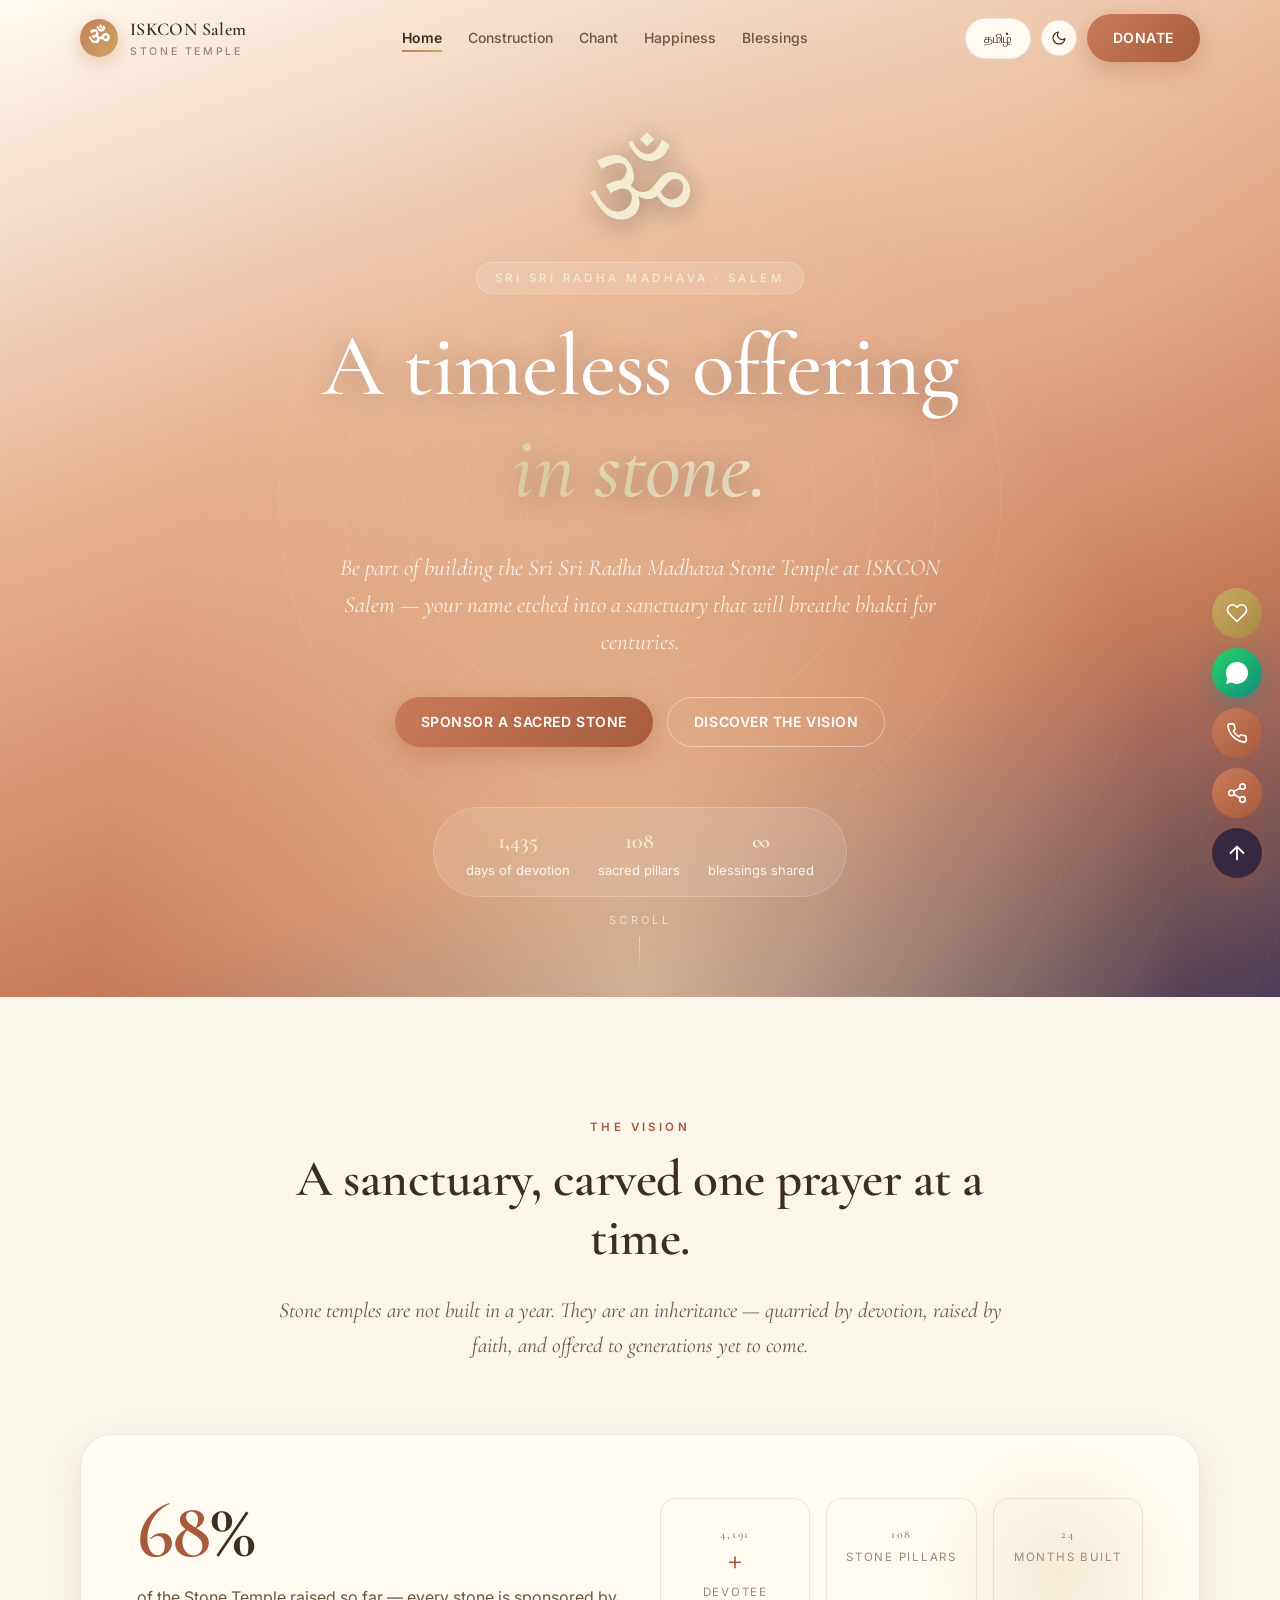
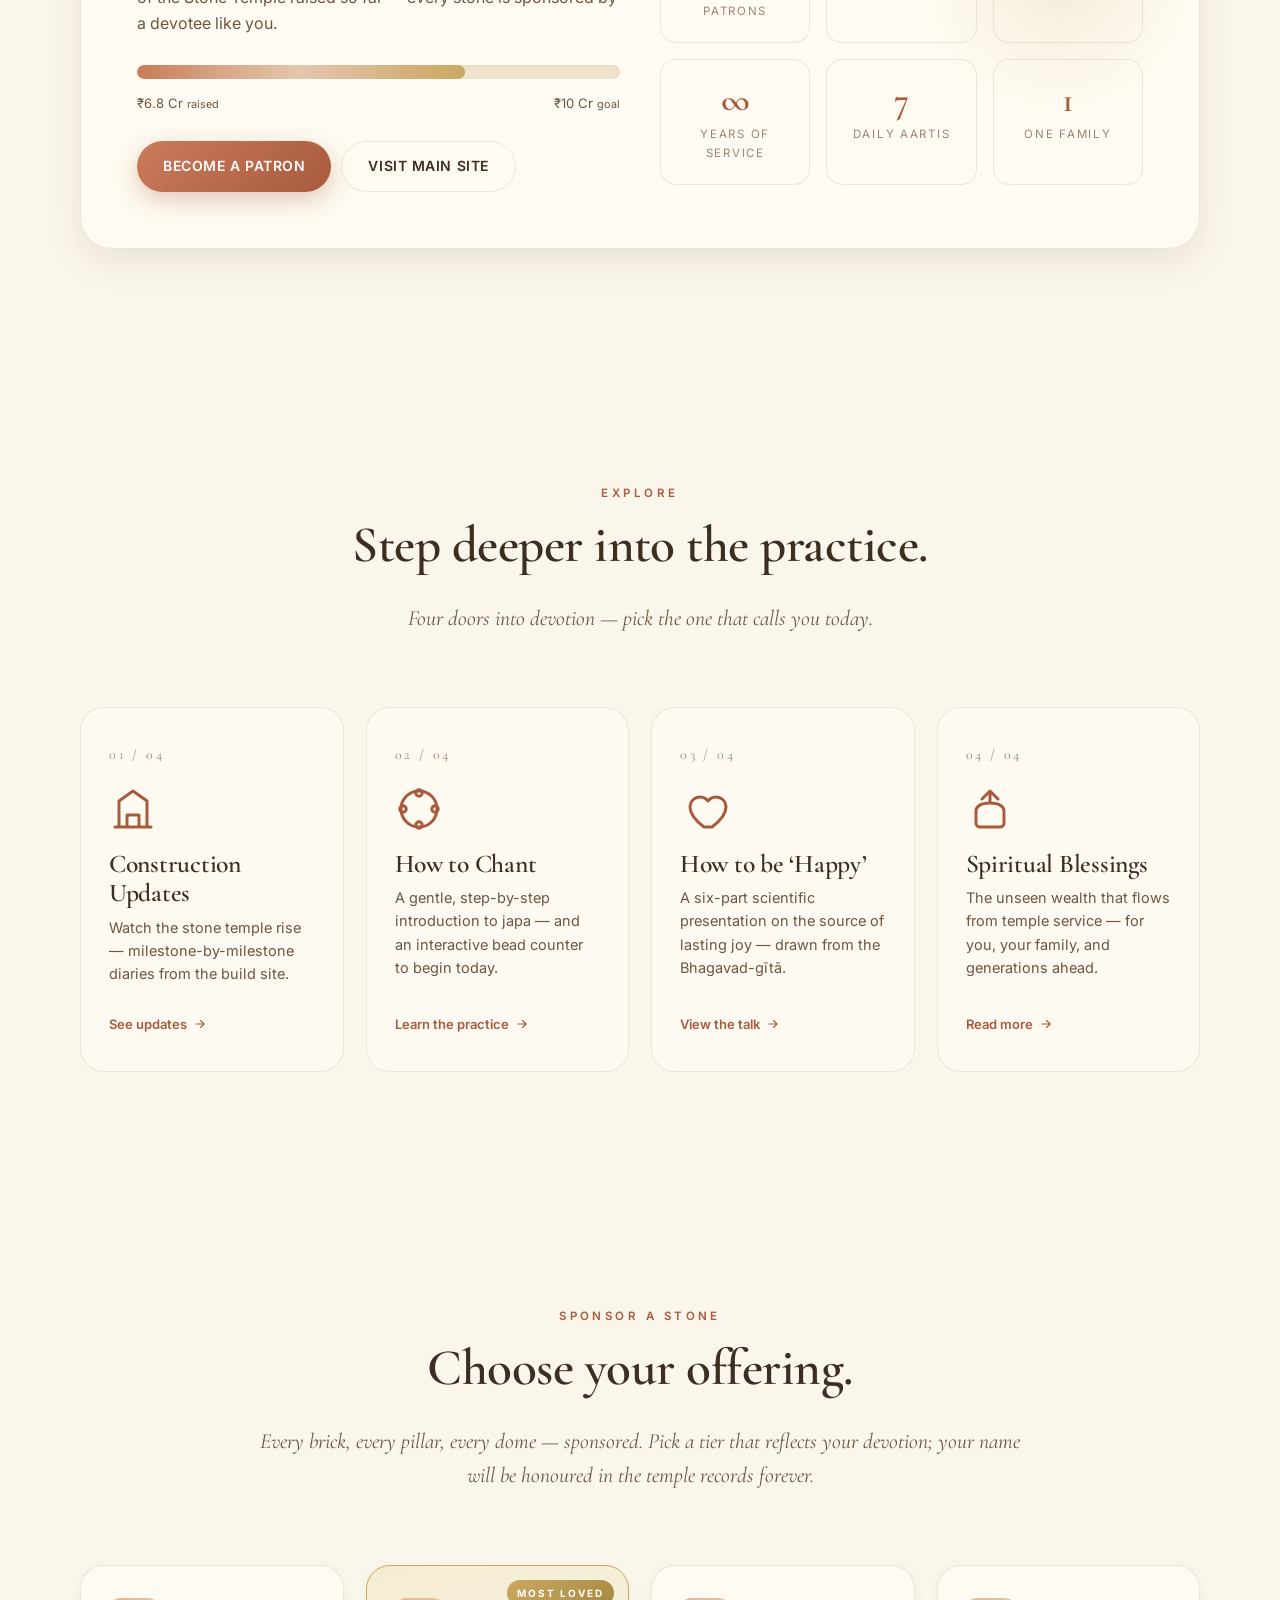
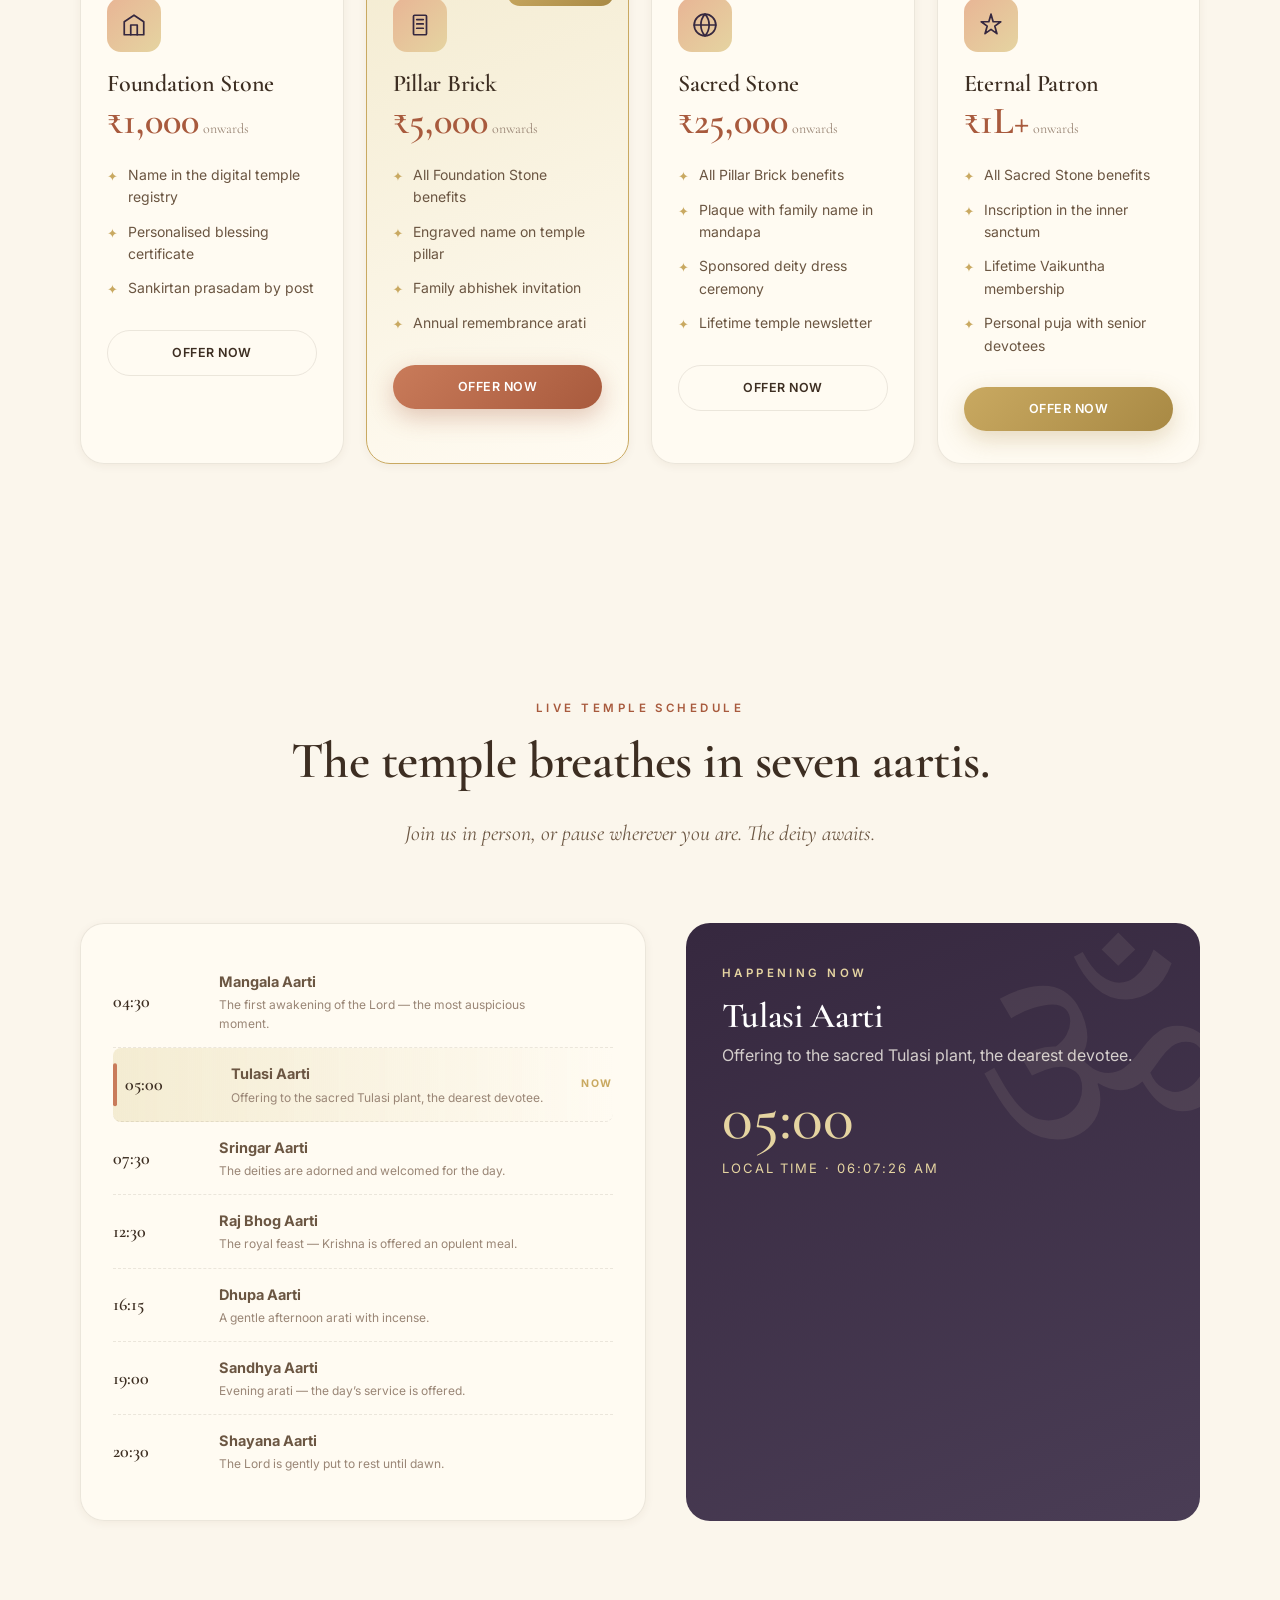
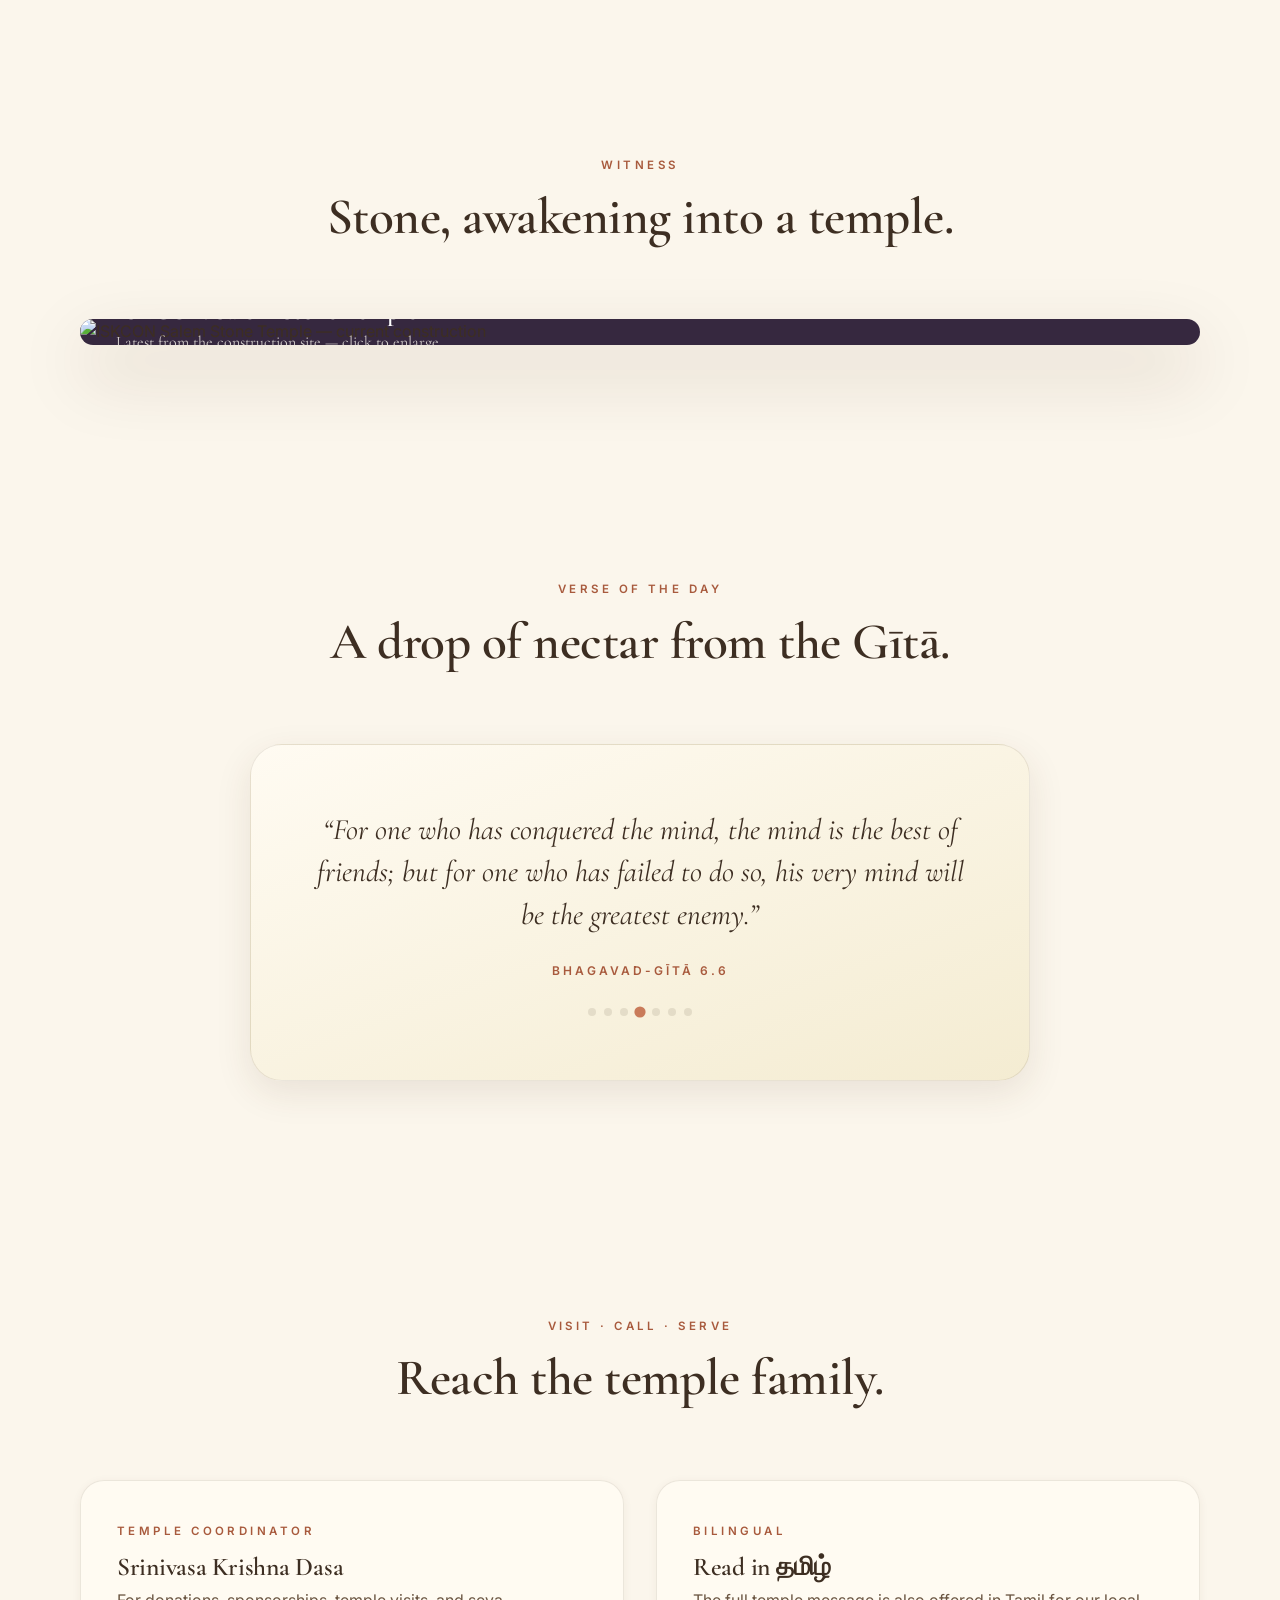
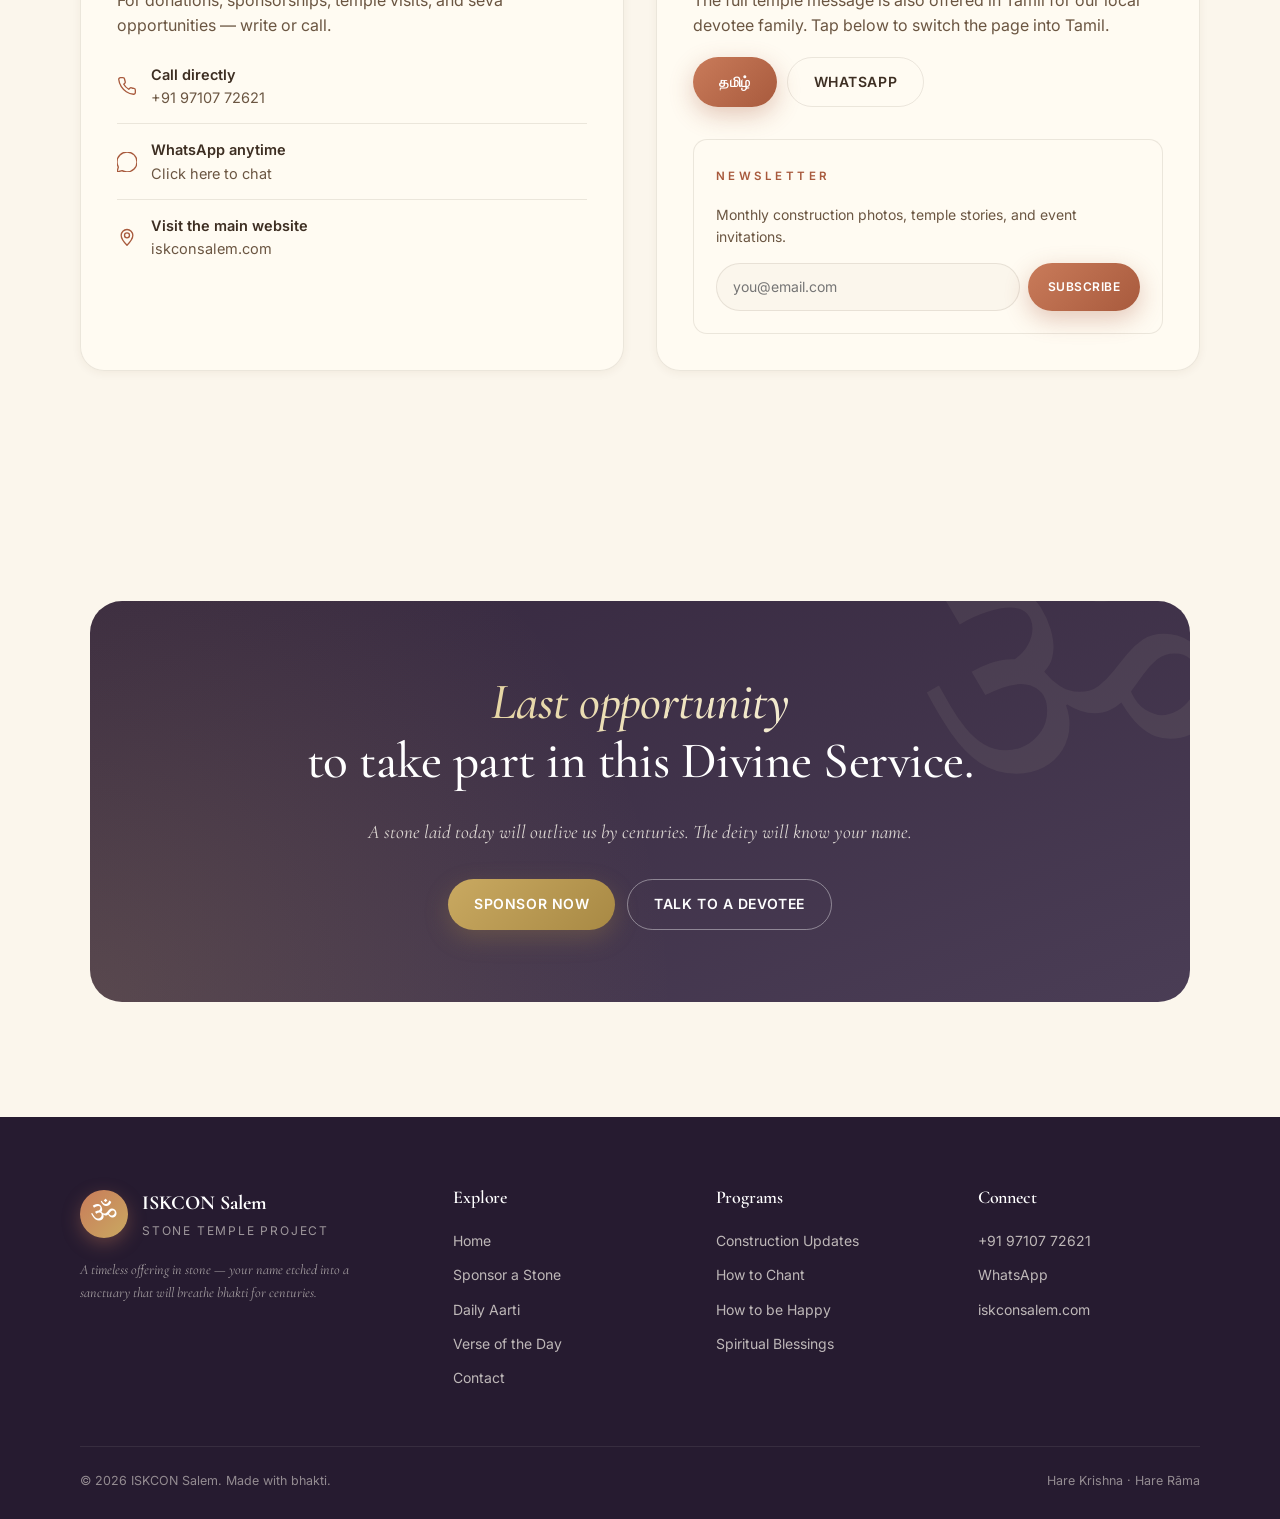
==== index.html @ 7ec50a3c "ISKCON Salem Stone Temple — full multi-page site" ====
<!doctype html>
<html lang="en">
  <head>
    <meta charset="utf-8" />
    <meta name="viewport" content="width=device-width, initial-scale=1, viewport-fit=cover" />
    <meta name="theme-color" content="#FBF6EC" />
    <title>ISKCON Salem · Stone Temple of Sri Sri Radha Madhava</title>
    <meta name="description" content="A timeless offering in stone. Be part of building the Sri Sri Radha Madhava Stone Temple at ISKCON Salem — sponsor a sacred stone, chant, and rejoice." />
    <meta property="og:title" content="ISKCON Salem Stone Temple" />
    <meta property="og:description" content="A timeless offering in stone. Sponsor a sacred stone, chant, and rejoice." />
    <meta property="og:type" content="website" />
    <meta property="og:image" content="https://lh3.googleusercontent.com/sitesv/[base64]w1280" />

    <link rel="icon" href="data:image/svg+xml,%3Csvg xmlns='http://www.w3.org/2000/svg' viewBox='0 0 64 64'%3E%3Ctext y='50' font-size='52' font-family='serif'%3E%E0%A5%90%3C/text%3E%3C/svg%3E" />
    <link rel="preconnect" href="https://fonts.googleapis.com" />
    <link rel="preconnect" href="https://fonts.gstatic.com" crossorigin />
    <link rel="stylesheet" href="https://fonts.googleapis.com/css2?family=Cormorant+Garamond:ital,wght@0,400;0,500;0,600;0,700;1,400&family=Inter:wght@300;400;500;600;700&family=Tiro+Devanagari+Sanskrit:ital@0;1&display=swap" />
    <link rel="stylesheet" href="assets/styles.css" />
  </head>

  <body>
    <div class="atmos" aria-hidden="true"></div>
    <div id="progress" aria-hidden="true"></div>

    <!-- NAV -->
    <nav class="nav" id="nav" aria-label="Primary">
      <div class="wrap nav-row">
        <a class="brand" href="index.html" aria-label="ISKCON Salem home">
          <span class="brand-mark" aria-hidden="true">ॐ</span>
          <span>ISKCON Salem<small>Stone Temple</small></span>
        </a>
        <ul class="nav-links" id="nav-links">
          <li><a href="index.html" class="active" data-tr="Home">Home</a></li>
          <li><a href="construction.html" data-tr="Construction">Construction</a></li>
          <li><a href="chant.html" data-tr="Chant">Chant</a></li>
          <li><a href="happiness.html" data-tr="Happiness">Happiness</a></li>
          <li><a href="blessings.html" data-tr="Blessings">Blessings</a></li>
        </ul>
        <div class="nav-tools">
          <button class="pill label" id="lang-toggle" aria-label="Switch language"><span data-tr-lang>தமிழ்</span></button>
          <button class="pill pill-icon" id="theme-toggle" aria-label="Toggle dark mode" title="Toggle dark mode" type="button">
            <svg viewBox="0 0 24 24" fill="none" stroke="currentColor" stroke-width="1.8" stroke-linecap="round" stroke-linejoin="round" aria-hidden="true"><path d="M21 12.79A9 9 0 1 1 11.21 3 7 7 0 0 0 21 12.79Z"/></svg>
          </button>
          <a class="btn btn-primary" href="#sponsor" data-tr="Donate">Donate</a>
          <button class="mobile-toggle" id="mobile-toggle" aria-label="Open menu" aria-controls="nav-links" aria-expanded="false" type="button"><span></span></button>
        </div>
      </div>
    </nav>

    <!-- HERO -->
    <header class="hero" id="top">
      <div class="hero-bg" aria-hidden="true"></div>
      <div class="hero-spotlight" id="spotlight" aria-hidden="true"></div>
      <svg class="mandala" viewBox="0 0 200 200" aria-hidden="true">
        <defs>
          <radialGradient id="mg" cx="50%" cy="50%" r="50%">
            <stop offset="0%" stop-color="#fff1c1" stop-opacity=".0"/>
            <stop offset="100%" stop-color="#fff1c1" stop-opacity=".5"/>
          </radialGradient>
        </defs>
        <g fill="none" stroke="url(#mg)" stroke-width=".4">
          <circle cx="100" cy="100" r="95"/><circle cx="100" cy="100" r="78"/>
          <circle cx="100" cy="100" r="62"/><circle cx="100" cy="100" r="46"/>
          <circle cx="100" cy="100" r="30"/>
          <line x1="100" y1="5" x2="100" y2="195"/><line x1="5" y1="100" x2="195" y2="100"/>
          <line x1="33" y1="33" x2="167" y2="167"/><line x1="167" y1="33" x2="33" y2="167"/>
          <circle cx="100" cy="100" r="88" stroke-dasharray="1 3"/>
          <circle cx="100" cy="100" r="55" stroke-dasharray="1 5"/>
        </g>
      </svg>

      <div class="wrap hero-content">
        <div class="hero-om" aria-hidden="true">ॐ</div>
        <div class="hero-eyebrow" data-tr="Sri Sri Radha Madhava · Salem">Sri Sri Radha Madhava · Salem</div>
        <h1>
          <span data-tr="A timeless offering">A timeless offering</span><br>
          <em data-tr="in stone.">in stone.</em>
        </h1>
        <p class="hero-tagline" data-tr="Be part of building the Sri Sri Radha Madhava Stone Temple at ISKCON Salem — your name etched into a sanctuary that will breathe bhakti for centuries.">
          Be part of building the Sri Sri Radha Madhava Stone Temple at ISKCON Salem — your name etched into a sanctuary that will breathe bhakti for centuries.
        </p>
        <div class="hero-cta">
          <a class="btn btn-primary" href="#sponsor" data-tr="Sponsor a Sacred Stone">Sponsor a Sacred Stone</a>
          <a class="btn btn-ghost" href="#vision" style="color:#fff;border-color:rgba(255,255,255,.4)" data-tr="Discover the Vision">Discover the Vision</a>
        </div>
        <div class="hero-meta">
          <div><b id="counterDays">—</b><span data-tr="days of devotion">days of devotion</span></div>
          <div><b>108</b><span data-tr="sacred pillars">sacred pillars</span></div>
          <div><b>∞</b><span data-tr="blessings shared">blessings shared</span></div>
        </div>
      </div>
      <div class="scroll-cue" aria-hidden="true">Scroll</div>
    </header>

    <!-- VISION + METER -->
    <section class="sec" id="vision">
      <div class="wrap">
        <div class="sec-head reveal">
          <div class="eyebrow">The Vision</div>
          <h2>A sanctuary, carved one prayer at a time.</h2>
          <p class="lead">Stone temples are not built in a year. They are an inheritance — quarried by devotion, raised by faith, and offered to generations yet to come.</p>
        </div>

        <div class="meter-card reveal" id="meter">
          <div class="meter-grid">
            <div>
              <div class="meter-num"><span class="count" data-target="68">0</span>%</div>
              <p class="meter-sub">of the Stone Temple raised so far — every stone is sponsored by a devotee like you.</p>
              <div class="progress-track"><div class="progress-fill" id="progFill"></div></div>
              <div class="progress-meta"><span>₹6.8 Cr <small>raised</small></span><span>₹10 Cr <small>goal</small></span></div>
              <div style="margin-top:28px;display:flex;gap:10px;flex-wrap:wrap">
                <a class="btn btn-primary" href="#sponsor">Become a Patron</a>
                <a class="btn btn-ghost" href="https://iskconsalem.com/" target="_blank" rel="noopener">Visit Main Site</a>
              </div>
            </div>
            <div class="stat-grid">
              <div class="stat"><b><span class="count" data-target="4200">0</span>+</b><span>Devotee Patrons</span></div>
              <div class="stat"><b><span class="count" data-target="108">0</span></b><span>Stone Pillars</span></div>
              <div class="stat"><b><span class="count" data-target="24">0</span></b><span>Months Built</span></div>
              <div class="stat"><b>∞</b><span>Years of Service</span></div>
              <div class="stat"><b>7</b><span>Daily Aartis</span></div>
              <div class="stat"><b>1</b><span>One Family</span></div>
            </div>
          </div>
        </div>
      </div>
    </section>

    <!-- PROGRAMS — gateway to inner pages -->
    <section class="sec" id="programs">
      <div class="wrap">
        <div class="sec-head reveal">
          <div class="eyebrow">Explore</div>
          <h2>Step deeper into the practice.</h2>
          <p class="lead">Four doors into devotion — pick the one that calls you today.</p>
        </div>
        <div class="programs">
          <a class="program reveal" data-d="100" href="construction.html">
            <div class="program-num">01 / 04</div>
            <svg class="program-icon" viewBox="0 0 24 24" fill="none" stroke="currentColor" stroke-width="1.5" stroke-linecap="round" stroke-linejoin="round" aria-hidden="true"><path d="M3 21h18M5 21V8l7-5 7 5v13M9 21v-6h6v6"/></svg>
            <h3 data-tr="Construction Updates">Construction Updates</h3>
            <p>Watch the stone temple rise — milestone-by-milestone diaries from the build site.</p>
            <span class="program-link">See updates <svg viewBox="0 0 24 24" fill="none" stroke="currentColor" stroke-width="2" stroke-linecap="round"><path d="M5 12h14M13 6l6 6-6 6"/></svg></span>
          </a>
          <a class="program reveal" data-d="200" href="chant.html">
            <div class="program-num">02 / 04</div>
            <svg class="program-icon" viewBox="0 0 24 24" fill="none" stroke="currentColor" stroke-width="1.5" stroke-linecap="round" stroke-linejoin="round" aria-hidden="true"><circle cx="12" cy="12" r="9"/><circle cx="12" cy="4" r="1.6"/><circle cx="20" cy="12" r="1.6"/><circle cx="12" cy="20" r="1.6"/><circle cx="4" cy="12" r="1.6"/></svg>
            <h3 data-tr="How to Chant">How to Chant</h3>
            <p>A gentle, step-by-step introduction to japa — and an interactive bead counter to begin today.</p>
            <span class="program-link">Learn the practice <svg viewBox="0 0 24 24" fill="none" stroke="currentColor" stroke-width="2" stroke-linecap="round"><path d="M5 12h14M13 6l6 6-6 6"/></svg></span>
          </a>
          <a class="program reveal" data-d="300" href="happiness.html">
            <div class="program-num">03 / 04</div>
            <svg class="program-icon" viewBox="0 0 24 24" fill="none" stroke="currentColor" stroke-width="1.5" stroke-linecap="round" stroke-linejoin="round" aria-hidden="true"><path d="M12 21c-4-3-7-6-7-10a5 5 0 0 1 9-3 5 5 0 0 1 9 3c0 4-3 7-7 10z"/></svg>
            <h3>How to be ‘Happy’</h3>
            <p>A six-part scientific presentation on the source of lasting joy — drawn from the Bhagavad-gītā.</p>
            <span class="program-link">View the talk <svg viewBox="0 0 24 24" fill="none" stroke="currentColor" stroke-width="2" stroke-linecap="round"><path d="M5 12h14M13 6l6 6-6 6"/></svg></span>
          </a>
          <a class="program reveal" data-d="400" href="blessings.html">
            <div class="program-num">04 / 04</div>
            <svg class="program-icon" viewBox="0 0 24 24" fill="none" stroke="currentColor" stroke-width="1.5" stroke-linecap="round" stroke-linejoin="round" aria-hidden="true"><path d="M12 3v6M8 7l4-4 4 4M5 13c0-2 2-4 7-4s7 2 7 4v6a2 2 0 0 1-2 2H7a2 2 0 0 1-2-2z"/></svg>
            <h3 data-tr="Spiritual Blessings">Spiritual Blessings</h3>
            <p>The unseen wealth that flows from temple service — for you, your family, and generations ahead.</p>
            <span class="program-link">Read more <svg viewBox="0 0 24 24" fill="none" stroke="currentColor" stroke-width="2" stroke-linecap="round"><path d="M5 12h14M13 6l6 6-6 6"/></svg></span>
          </a>
        </div>
      </div>
    </section>

    <!-- SPONSOR -->
    <section class="sec" id="sponsor">
      <div class="wrap">
        <div class="sec-head reveal">
          <div class="eyebrow">Sponsor a Stone</div>
          <h2>Choose your offering.</h2>
          <p class="lead">Every brick, every pillar, every dome — sponsored. Pick a tier that reflects your devotion; your name will be honoured in the temple records forever.</p>
        </div>
        <div class="tiers">
          <div class="tier reveal" data-d="100">
            <div class="tier-icon" aria-hidden="true"><svg viewBox="0 0 24 24" fill="none" stroke="currentColor" stroke-width="1.6" stroke-linecap="round" stroke-linejoin="round"><path d="M3 9l9-6 9 6v12H3z"/><path d="M9 21V12h6v9"/></svg></div>
            <h3>Foundation Stone</h3>
            <div class="tier-price">₹1,000<small>onwards</small></div>
            <ul class="tier-perks">
              <li>Name in the digital temple registry</li>
              <li>Personalised blessing certificate</li>
              <li>Sankirtan prasadam by post</li>
            </ul>
            <a class="btn btn-ghost" href="https://iskconsalem.com/" target="_blank" rel="noopener">Offer Now</a>
          </div>
          <div class="tier featured reveal" data-d="200">
            <span class="tier-badge">Most Loved</span>
            <div class="tier-icon" aria-hidden="true"><svg viewBox="0 0 24 24" fill="none" stroke="currentColor" stroke-width="1.6" stroke-linecap="round" stroke-linejoin="round"><rect x="6" y="3" width="12" height="18" rx="1"/><line x1="9" y1="7" x2="15" y2="7"/><line x1="9" y1="11" x2="15" y2="11"/><line x1="9" y1="15" x2="15" y2="15"/></svg></div>
            <h3>Pillar Brick</h3>
            <div class="tier-price">₹5,000<small>onwards</small></div>
            <ul class="tier-perks">
              <li>All Foundation Stone benefits</li>
              <li>Engraved name on temple pillar</li>
              <li>Family abhishek invitation</li>
              <li>Annual remembrance arati</li>
            </ul>
            <a class="btn btn-primary" href="https://iskconsalem.com/" target="_blank" rel="noopener">Offer Now</a>
          </div>
          <div class="tier reveal" data-d="300">
            <div class="tier-icon" aria-hidden="true"><svg viewBox="0 0 24 24" fill="none" stroke="currentColor" stroke-width="1.6" stroke-linecap="round" stroke-linejoin="round"><circle cx="12" cy="12" r="10"/><path d="M2 12h20M12 2a15 15 0 0 1 0 20M12 2a15 15 0 0 0 0 20"/></svg></div>
            <h3>Sacred Stone</h3>
            <div class="tier-price">₹25,000<small>onwards</small></div>
            <ul class="tier-perks">
              <li>All Pillar Brick benefits</li>
              <li>Plaque with family name in mandapa</li>
              <li>Sponsored deity dress ceremony</li>
              <li>Lifetime temple newsletter</li>
            </ul>
            <a class="btn btn-ghost" href="https://iskconsalem.com/" target="_blank" rel="noopener">Offer Now</a>
          </div>
          <div class="tier reveal" data-d="400">
            <div class="tier-icon" aria-hidden="true"><svg viewBox="0 0 24 24" fill="none" stroke="currentColor" stroke-width="1.6" stroke-linecap="round" stroke-linejoin="round"><path d="M12 2l2 7h7l-5.5 4 2 7L12 16l-5.5 4 2-7L3 9h7z"/></svg></div>
            <h3>Eternal Patron</h3>
            <div class="tier-price">₹1L+<small>onwards</small></div>
            <ul class="tier-perks">
              <li>All Sacred Stone benefits</li>
              <li>Inscription in the inner sanctum</li>
              <li>Lifetime Vaikuntha membership</li>
              <li>Personal puja with senior devotees</li>
            </ul>
            <a class="btn btn-gold" href="https://iskconsalem.com/" target="_blank" rel="noopener">Offer Now</a>
          </div>
        </div>
      </div>
    </section>

    <!-- DAILY AARTI -->
    <section class="sec" id="schedule">
      <div class="wrap">
        <div class="sec-head reveal">
          <div class="eyebrow">Live Temple Schedule</div>
          <h2>The temple breathes in seven aartis.</h2>
          <p class="lead">Join us in person, or pause wherever you are. The deity awaits.</p>
        </div>
        <div class="schedule-wrap">
          <div class="schedule reveal" id="schedule-list"></div>
          <div class="now-card reveal" data-d="200" id="now-card">
            <div class="eyebrow">Happening now</div>
            <h3 id="now-name">Mangala Aarti</h3>
            <p id="now-desc">The first awakening of the Lord — the most auspicious moment of the day.</p>
            <div class="now-time" id="now-time">04:30</div>
            <div class="now-clock" id="now-clock">— : —</div>
          </div>
        </div>
      </div>
    </section>

    <!-- GALLERY -->
    <section class="sec" id="gallery">
      <div class="wrap">
        <div class="sec-head reveal">
          <div class="eyebrow">Witness</div>
          <h2>Stone, awakening into a temple.</h2>
        </div>
        <div class="gallery reveal" data-lightbox>
          <img src="https://lh3.googleusercontent.com/sitesv/[base64]w1280" alt="ISKCON Salem Stone Temple — current construction" loading="lazy" />
          <div class="gallery-overlay">
            <div class="gallery-caption">
              <h3>ISKCON Salem Stone Temple</h3>
              <p>Latest from the construction site — click to enlarge.</p>
            </div>
          </div>
        </div>
      </div>
    </section>

    <!-- VERSE OF THE DAY -->
    <section class="sec" id="verse">
      <div class="wrap">
        <div class="sec-head reveal">
          <div class="eyebrow">Verse of the Day</div>
          <h2>A drop of nectar from the Gītā.</h2>
        </div>
        <div class="verse-card reveal">
          <p class="verse-quote" id="verseQuote">—</p>
          <div class="verse-ref" id="verseRef">—</div>
          <div class="verse-dots" id="verseDots" role="tablist"></div>
        </div>
      </div>
    </section>

    <!-- CONTACT -->
    <section class="sec" id="contact">
      <div class="wrap">
        <div class="sec-head reveal">
          <div class="eyebrow">Visit · Call · Serve</div>
          <h2>Reach the temple family.</h2>
        </div>
        <div class="contact-grid">
          <div class="contact-card reveal">
            <div class="eyebrow">Temple Coordinator</div>
            <h3>Srinivasa Krishna Dasa</h3>
            <p>For donations, sponsorships, temple visits, and seva opportunities — write or call.</p>
            <ul class="contact-list">
              <li>
                <svg viewBox="0 0 24 24" fill="none" stroke="currentColor" stroke-width="1.6" stroke-linecap="round" stroke-linejoin="round"><path d="M22 16.92v3a2 2 0 0 1-2.2 2 19.79 19.79 0 0 1-8.63-3.07 19.5 19.5 0 0 1-6-6 19.79 19.79 0 0 1-3.07-8.67A2 2 0 0 1 4.11 2h3a2 2 0 0 1 2 1.72c.13.96.37 1.9.72 2.81a2 2 0 0 1-.45 2.11L8.09 9.91a16 16 0 0 0 6 6l1.27-1.27a2 2 0 0 1 2.11-.45c.91.35 1.85.59 2.81.72A2 2 0 0 1 22 16.92z"/></svg>
                <div><b>Call directly</b><a href="tel:+919710772621">+91 97107 72621</a></div>
              </li>
              <li>
                <svg viewBox="0 0 24 24" fill="none" stroke="currentColor" stroke-width="1.6" stroke-linecap="round" stroke-linejoin="round"><path d="M20.52 3.48A11.94 11.94 0 0 0 12 0C5.37 0 .01 5.36 0 11.99c0 2.12.55 4.18 1.6 6L0 24l6.18-1.62a11.94 11.94 0 0 0 5.82 1.49h.01c6.62 0 11.99-5.36 12-11.99a11.94 11.94 0 0 0-3.49-8.4z"/></svg>
                <div><b>WhatsApp anytime</b><a href="https://wa.me/+919710772621" target="_blank" rel="noopener">Click here to chat</a></div>
              </li>
              <li>
                <svg viewBox="0 0 24 24" fill="none" stroke="currentColor" stroke-width="1.6" stroke-linecap="round" stroke-linejoin="round"><circle cx="12" cy="10" r="3"/><path d="M12 22s-7-7.16-7-12a7 7 0 0 1 14 0c0 4.84-7 12-7 12z"/></svg>
                <div><b>Visit the main website</b><a href="https://iskconsalem.com/" target="_blank" rel="noopener">iskconsalem.com</a></div>
              </li>
            </ul>
          </div>
          <div class="contact-card reveal" data-d="200">
            <div class="eyebrow">Bilingual</div>
            <h3>Read in தமிழ்</h3>
            <p>The full temple message is also offered in Tamil for our local devotee family. Tap below to switch the page into Tamil.</p>
            <div style="display:flex;gap:10px;flex-wrap:wrap;margin-top:18px">
              <button class="btn btn-primary" id="lang-toggle-2" type="button"><span data-tr-lang>தமிழில் காண</span></button>
              <a class="btn btn-ghost" href="https://wa.me/+919710772621" target="_blank" rel="noopener">WhatsApp</a>
            </div>
            <div style="margin-top:32px;padding:22px;border-radius:14px;background:var(--cream);border:1px solid var(--line)">
              <div class="eyebrow">Newsletter</div>
              <p style="margin:6px 0 14px;font-size:14px">Monthly construction photos, temple stories, and event invitations.</p>
              <form id="newsForm" style="display:flex;gap:8px;flex-wrap:wrap">
                <input type="email" required placeholder="you@email.com" aria-label="Email" style="flex:1;min-width:180px;padding:12px 16px;border-radius:999px;border:1px solid var(--line);background:var(--ivory);color:var(--ink);font:inherit;font-size:14px"/>
                <button type="submit" class="btn btn-primary" style="padding:12px 20px;font-size:12px">Subscribe</button>
              </form>
            </div>
          </div>
        </div>
      </div>
    </section>

    <!-- FINAL CTA -->
    <section class="sec" id="final">
      <div class="wrap">
        <div class="cta-banner reveal">
          <h2><em data-tr="Last opportunity">Last opportunity</em><br><span data-tr="to take part in this Divine Service.">to take part in this Divine Service.</span></h2>
          <p data-tr="A stone laid today will outlive us by centuries. The deity will know your name.">A stone laid today will outlive us by centuries. The deity will know your name.</p>
          <div style="display:flex;gap:12px;justify-content:center;flex-wrap:wrap">
            <a class="btn btn-gold" href="#sponsor" data-tr="Sponsor Now">Sponsor Now</a>
            <a class="btn btn-ghost" href="https://wa.me/+919710772621" target="_blank" rel="noopener" style="color:#fff;border-color:rgba(255,255,255,.4)" data-tr="Talk to a Devotee">Talk to a Devotee</a>
          </div>
        </div>
      </div>
    </section>

    <!-- FOOTER -->
    <footer>
      <div class="wrap">
        <div class="foot-grid">
          <div class="foot">
            <div class="foot-brand">
              <span class="brand-mark" aria-hidden="true">ॐ</span>
              <div><strong>ISKCON Salem</strong><small>Stone Temple Project</small></div>
            </div>
            <p class="foot-tagline" data-tr="A timeless offering in stone — your name etched into a sanctuary that will breathe bhakti for centuries.">A timeless offering in stone — your name etched into a sanctuary that will breathe bhakti for centuries.</p>
          </div>
          <div class="foot">
            <h4>Explore</h4>
            <ul>
              <li><a href="index.html" data-tr="Home">Home</a></li>
              <li><a href="#sponsor" data-tr="Sponsor a Stone">Sponsor a Stone</a></li>
              <li><a href="#schedule" data-tr="Daily Aarti">Daily Aarti</a></li>
              <li><a href="#verse">Verse of the Day</a></li>
              <li><a href="#contact" data-tr="Contact">Contact</a></li>
            </ul>
          </div>
          <div class="foot">
            <h4 data-tr="Programs">Programs</h4>
            <ul>
              <li><a href="construction.html" data-tr="Construction Updates">Construction Updates</a></li>
              <li><a href="chant.html" data-tr="How to Chant">How to Chant</a></li>
              <li><a href="happiness.html" data-tr="How to be Happy">How to be Happy</a></li>
              <li><a href="blessings.html" data-tr="Spiritual Blessings">Spiritual Blessings</a></li>
            </ul>
          </div>
          <div class="foot">
            <h4 data-tr="Connect">Connect</h4>
            <ul>
              <li><a href="tel:+919710772621">+91 97107 72621</a></li>
              <li><a href="https://wa.me/+919710772621" target="_blank" rel="noopener">WhatsApp</a></li>
              <li><a href="https://iskconsalem.com/" target="_blank" rel="noopener">iskconsalem.com</a></li>
            </ul>
          </div>
        </div>
        <div class="foot-bottom">
          <span>© <span id="year"></span> ISKCON Salem. Made with bhakti.</span>
          <span data-tr="Hare Krishna · Hare Rāma">Hare Krishna · Hare Rāma</span>
        </div>
      </div>
    </footer>

    <!-- FLOATING DOCK -->
    <div class="dock">
      <a class="fab gold" data-tip="Donate" href="#sponsor" aria-label="Donate"><svg viewBox="0 0 24 24" fill="none" stroke="currentColor" stroke-width="1.8" stroke-linecap="round" stroke-linejoin="round"><path d="M20.84 4.61a5.5 5.5 0 0 0-7.78 0L12 5.67l-1.06-1.06a5.5 5.5 0 0 0-7.78 7.78l1.06 1.06L12 21.23l7.78-7.78 1.06-1.06a5.5 5.5 0 0 0 0-7.78z"/></svg></a>
      <a class="fab wa" data-tip="WhatsApp" href="https://wa.me/+919710772621" target="_blank" rel="noopener" aria-label="WhatsApp"><svg viewBox="0 0 24 24" fill="currentColor"><path d="M20.52 3.48A11.94 11.94 0 0 0 12 0C5.37 0 .01 5.36 0 11.99c0 2.12.55 4.18 1.6 6L0 24l6.18-1.62a11.94 11.94 0 0 0 5.82 1.49h.01c6.62 0 11.99-5.36 12-11.99a11.94 11.94 0 0 0-3.49-8.4z"/></svg></a>
      <a class="fab" data-tip="Call" href="tel:+919710772621" aria-label="Call"><svg viewBox="0 0 24 24" fill="none" stroke="currentColor" stroke-width="1.8" stroke-linecap="round" stroke-linejoin="round"><path d="M22 16.92v3a2 2 0 0 1-2.2 2 19.79 19.79 0 0 1-8.63-3.07 19.5 19.5 0 0 1-6-6 19.79 19.79 0 0 1-3.07-8.67A2 2 0 0 1 4.11 2h3a2 2 0 0 1 2 1.72c.13.96.37 1.9.72 2.81a2 2 0 0 1-.45 2.11L8.09 9.91a16 16 0 0 0 6 6l1.27-1.27a2 2 0 0 1 2.11-.45c.91.35 1.85.59 2.81.72A2 2 0 0 1 22 16.92z"/></svg></a>
      <button class="fab" id="shareBtn" data-tip="Share" aria-label="Share this page" type="button"><svg viewBox="0 0 24 24" fill="none" stroke="currentColor" stroke-width="1.8" stroke-linecap="round" stroke-linejoin="round"><circle cx="18" cy="5" r="3"/><circle cx="6" cy="12" r="3"/><circle cx="18" cy="19" r="3"/><path d="M8.6 13.5l6.8 4M15.4 6.5l-6.8 4"/></svg></button>
      <button class="fab top" id="topBtn" data-tip="Back to top" aria-label="Back to top" type="button"><svg viewBox="0 0 24 24" fill="none" stroke="currentColor" stroke-width="2" stroke-linecap="round" stroke-linejoin="round"><path d="M12 19V5M5 12l7-7 7 7"/></svg></button>
    </div>

    <div id="lightbox" aria-hidden="true"><img alt=""/></div>
    <div id="toast" class="toast" role="status" aria-live="polite"></div>

    <script src="assets/app.js"></script>
  </body>
</html>
---- assets/styles.css ----
/* ==============================================================
   ISKCON Salem · Stone Temple — Shared stylesheet
   ============================================================== */
:root {
  --ivory:        #FBF6EC;
  --sand:         #F2E4CE;
  --cream:        #FFFBF2;
  --terracotta:   #C97B5A;
  --terracotta-d: #A85A3D;
  --terracotta-l: #E8B595;
  --gold:         #C9A961;
  --gold-l:       #E5D4A1;
  --champagne:    #F4ECD2;
  --sage:         #9DB29A;
  --plum:         #4A3D55;
  --plum-d:       #36283F;
  --plum-deep:    #261B30;
  --ink:          #3D2E22;
  --ink-soft:     #6B5642;
  --muted:        #9A8676;
  --line:         rgba(60, 40, 20, 0.10);
  --card:         rgba(255, 251, 242, 0.78);
  --card-strong:  rgba(255, 251, 242, 0.96);
  --shadow-sm:    0 2px 10px rgba(80, 50, 25, 0.06);
  --shadow:       0 12px 36px rgba(80, 50, 25, 0.10);
  --shadow-lg:    0 28px 70px rgba(60, 30, 15, 0.18);
  --shadow-glow:  0 0 28px rgba(201, 123, 90, 0.25);
  --r-sm: 10px;
  --r-md: 16px;
  --r-lg: 24px;
  --r-xl: 32px;
  --container: 1200px;
  --easing: cubic-bezier(.2,.8,.2,1);
}
html[data-theme="dark"] {
  --ivory:       #16121A;
  --sand:        #1E1822;
  --cream:       #221A26;
  --champagne:   #2A1E2E;
  --ink:         #F0E4CE;
  --ink-soft:    #C9B89A;
  --muted:       #8A7A6A;
  --line:        rgba(229, 212, 161, 0.10);
  --card:        rgba(40, 30, 44, 0.72);
  --card-strong: rgba(50, 38, 56, 0.96);
  --plum:        #2C2334;
  --plum-d:      #1A1420;
  --plum-deep:   #0F0A14;
  --shadow:      0 12px 36px rgba(0, 0, 0, 0.45);
  --shadow-lg:   0 28px 70px rgba(0, 0, 0, 0.55);
}

/* Reset */
*, *::before, *::after { box-sizing: border-box; }
html { scroll-behavior: smooth; -webkit-text-size-adjust: 100%; text-size-adjust: 100%; }
body {
  margin: 0;
  font-family: 'Inter', system-ui, -apple-system, sans-serif;
  color: var(--ink);
  background: var(--ivory);
  line-height: 1.6;
  font-size: 16px;
  -webkit-font-smoothing: antialiased;
  text-rendering: optimizeLegibility;
  overflow-x: hidden;
}
img { max-width: 100%; display: block; }
a { color: var(--terracotta-d); text-decoration: none; transition: color .2s ease; }
a:hover { color: var(--terracotta); }
button { font: inherit; cursor: pointer; }
h1, h2, h3, h4 {
  font-family: 'Cormorant Garamond', 'Georgia', serif;
  font-weight: 600;
  color: var(--ink);
  line-height: 1.15;
  letter-spacing: -0.01em;
  margin: 0 0 .5em;
}
h1 { font-size: clamp(2.5rem, 6vw, 4.75rem); font-weight: 500; }
h2 { font-size: clamp(2rem, 4vw, 3.25rem); }
h3 { font-size: clamp(1.35rem, 2vw, 1.75rem); }
p  { margin: 0 0 1em; color: var(--ink-soft); }
*:focus-visible {
  outline: 2.5px solid var(--terracotta);
  outline-offset: 3px;
  border-radius: 6px;
}
::selection { background: var(--terracotta-l); color: var(--ink); }

.wrap {
  max-width: var(--container);
  margin: 0 auto;
  padding: 0 clamp(20px, 4vw, 40px);
}

/* ==================== Background atmosphere ==================== */
.atmos {
  position: fixed; inset: 0;
  z-index: -1;
  pointer-events: none;
  background:
    radial-gradient(ellipse 80% 50% at 20% 0%,   rgba(232, 181, 149, 0.22) 0%, transparent 60%),
    radial-gradient(ellipse 60% 40% at 90% 30%,  rgba(201, 169, 97, 0.16)  0%, transparent 60%),
    radial-gradient(ellipse 70% 50% at 50% 100%, rgba(157, 178, 154, 0.12) 0%, transparent 60%),
    linear-gradient(180deg, var(--ivory) 0%, var(--sand) 100%);
}
.atmos::before {
  content: "ॐ";
  position: absolute;
  right: -60px; bottom: -80px;
  font-family: 'Tiro Devanagari Sanskrit', serif;
  font-size: 420px;
  line-height: 1;
  color: rgba(142, 90, 85, 0.05);
}
html[data-theme="dark"] .atmos::before { color: rgba(229, 212, 161, 0.06); }

/* ==================== Top progress bar ==================== */
#progress {
  position: fixed; top: 0; left: 0;
  height: 3px; width: 0%;
  background: linear-gradient(90deg, var(--terracotta), var(--gold), var(--terracotta-d));
  box-shadow: 0 0 12px rgba(201, 123, 90, 0.5);
  z-index: 99999;
  transition: width .1s linear;
}

/* ==================== Navigation ==================== */
.nav {
  position: fixed; top: 0; left: 0; right: 0;
  z-index: 9000;
  padding: 14px 0;
  transition: background .35s ease, padding .35s ease, box-shadow .35s ease, border-color .35s ease;
  border-bottom: 1px solid transparent;
}
.nav.scrolled {
  background: rgba(251, 246, 236, 0.82);
  -webkit-backdrop-filter: blur(14px) saturate(1.1);
  backdrop-filter: blur(14px) saturate(1.1);
  padding: 10px 0;
  box-shadow: 0 6px 24px rgba(80, 50, 25, 0.06);
  border-bottom: 1px solid var(--line);
}
html[data-theme="dark"] .nav.scrolled { background: rgba(22, 18, 26, 0.82); }
.nav-row {
  display: flex; align-items: center; justify-content: space-between;
  gap: 16px;
}
.brand {
  display: flex; align-items: center; gap: 12px;
  text-decoration: none; color: var(--ink);
  font-family: 'Cormorant Garamond', serif;
  font-size: 18px; font-weight: 600;
  letter-spacing: .02em;
}
.brand-mark {
  width: 38px; height: 38px;
  border-radius: 50%;
  background: linear-gradient(135deg, var(--terracotta), var(--gold));
  display: grid; place-items: center;
  color: #fff;
  font-family: 'Tiro Devanagari Sanskrit', serif;
  font-size: 22px;
  box-shadow: 0 6px 18px rgba(201, 123, 90, 0.35);
}
.brand small {
  display: block;
  font-family: 'Inter', sans-serif;
  font-size: 10.5px;
  letter-spacing: .25em;
  text-transform: uppercase;
  color: var(--muted);
  font-weight: 500;
}
.nav-links {
  display: flex; align-items: center; gap: 26px;
  list-style: none; margin: 0; padding: 0;
}
.nav-links a {
  color: var(--ink-soft);
  font-size: 14px;
  font-weight: 500;
  position: relative;
  padding: 6px 0;
}
.nav-links a::after {
  content: ""; position: absolute;
  left: 0; bottom: 0; height: 2px; width: 0;
  background: linear-gradient(90deg, var(--terracotta), var(--gold));
  transition: width .3s var(--easing);
}
.nav-links a:hover { color: var(--ink); }
.nav-links a:hover::after,
.nav-links a.active::after { width: 100%; }
.nav-links a.active { color: var(--ink); font-weight: 600; }
.nav-tools {
  display: flex; align-items: center; gap: 10px;
}
.pill {
  display: inline-flex; align-items: center; gap: 8px;
  padding: 9px 18px;
  border-radius: 999px;
  background: var(--cream);
  border: 1px solid var(--line);
  color: var(--ink);
  font-size: 13px; font-weight: 500;
  transition: transform .2s ease, background .25s ease, color .25s ease;
  cursor: pointer;
}
.pill:hover { transform: translateY(-1px); background: var(--champagne); }
.pill-icon { width: 36px; height: 36px; padding: 0; justify-content: center; }
.pill svg { width: 16px; height: 16px; }

.btn {
  display: inline-flex; align-items: center; justify-content: center; gap: 10px;
  padding: 13px 26px;
  border-radius: 999px;
  border: none;
  font-size: 14px; font-weight: 600;
  letter-spacing: .04em;
  text-transform: uppercase;
  cursor: pointer;
  transition: transform .25s var(--easing), box-shadow .25s ease, background .25s ease;
  position: relative;
  overflow: hidden;
  text-decoration: none;
}
.btn::after {
  content: ""; position: absolute;
  top: 0; left: -120%; width: 60%; height: 100%;
  background: linear-gradient(120deg, transparent, rgba(255,255,255,.4), transparent);
  transition: left .7s ease;
}
.btn:hover::after { left: 140%; }
.btn-primary {
  background: linear-gradient(135deg, var(--terracotta), var(--terracotta-d));
  color: #fff;
  box-shadow: 0 8px 24px rgba(168, 90, 61, 0.32);
}
.btn-primary:hover {
  transform: translateY(-2px);
  box-shadow: 0 14px 34px rgba(168, 90, 61, 0.42), var(--shadow-glow);
  color: #fff;
}
.btn-ghost {
  background: transparent;
  color: var(--ink);
  border: 1.5px solid var(--line);
}
.btn-ghost:hover { background: var(--cream); transform: translateY(-2px); color: var(--ink); }
.btn-gold {
  background: linear-gradient(135deg, var(--gold), #A88944);
  color: #fff;
  box-shadow: 0 8px 24px rgba(168, 137, 68, 0.30);
}
.btn-gold:hover { transform: translateY(-2px); color: #fff; }

.mobile-toggle {
  display: none;
  width: 42px; height: 42px;
  border-radius: 12px;
  background: var(--cream);
  border: 1px solid var(--line);
  align-items: center; justify-content: center;
}
.mobile-toggle span {
  display: block; width: 18px; height: 2px;
  background: var(--ink);
  position: relative;
}
.mobile-toggle span::before,
.mobile-toggle span::after {
  content: ""; position: absolute; left: 0; width: 18px; height: 2px;
  background: var(--ink);
}
.mobile-toggle span::before { top: -6px; }
.mobile-toggle span::after  { top:  6px; }

/* ==================== Hero (home page) ==================== */
.hero {
  position: relative;
  min-height: 100vh;
  display: grid;
  place-items: center;
  padding: 140px 0 100px;
  overflow: hidden;
  isolation: isolate;
}
.hero-bg {
  position: absolute; inset: 0; z-index: -1;
  background:
    radial-gradient(ellipse at 50% 100%, rgba(245, 220, 180, 0.65) 0%, transparent 60%),
    linear-gradient(160deg, var(--cream) 0%, var(--terracotta-l) 35%, var(--terracotta) 70%, var(--plum) 100%);
}
html[data-theme="dark"] .hero-bg {
  background:
    radial-gradient(ellipse at 50% 100%, rgba(201, 123, 90, 0.30) 0%, transparent 60%),
    linear-gradient(160deg, #1A1420 0%, #2C2334 35%, #4A3D55 70%, #C97B5A 130%);
}
.hero-bg::after {
  content: ""; position: absolute; inset: 0;
  background:
    repeating-linear-gradient(115deg, transparent 0 110px, rgba(255, 235, 200, 0.04) 110px 111px),
    radial-gradient(circle at 80% 20%, rgba(255, 240, 215, 0.18) 0%, transparent 35%);
  animation: drift 22s linear infinite;
}
@keyframes drift { 0% { transform: translateX(0); } 100% { transform: translateX(-80px); } }
.hero-spotlight {
  position: absolute; pointer-events: none;
  width: 600px; height: 600px;
  border-radius: 50%;
  background: radial-gradient(circle, rgba(255, 240, 200, 0.18) 0%, transparent 60%);
  transform: translate(-50%, -50%);
  transition: opacity .4s ease;
  opacity: 0;
  z-index: -1;
}
.hero:hover .hero-spotlight { opacity: 1; }
.mandala {
  position: absolute;
  width: 760px; height: 760px;
  opacity: .12;
  top: 50%; left: 50%;
  transform: translate(-50%, -50%);
  animation: spin 110s linear infinite;
  z-index: -1;
}
@keyframes spin { to { transform: translate(-50%, -50%) rotate(360deg); } }
.hero-content { max-width: 900px; text-align: center; color: #fff; position: relative; }
.hero-om {
  font-family: 'Tiro Devanagari Sanskrit', serif;
  font-size: clamp(60px, 10vw, 110px);
  line-height: 1;
  color: var(--champagne);
  text-shadow: 0 4px 24px rgba(0, 0, 0, .4), 0 0 50px rgba(255, 215, 130, .3);
  margin-bottom: 12px;
}
.hero-eyebrow {
  display: inline-block;
  padding: 6px 18px;
  border-radius: 999px;
  background: rgba(255, 255, 255, 0.12);
  -webkit-backdrop-filter: blur(6px);
  backdrop-filter: blur(6px);
  border: 1px solid rgba(255, 255, 255, 0.22);
  font-size: 11.5px;
  letter-spacing: .3em;
  text-transform: uppercase;
  color: var(--champagne);
  font-weight: 500;
  margin-bottom: 22px;
}
.hero h1 {
  color: #fff;
  font-weight: 500;
  font-size: clamp(2.8rem, 7vw, 5.5rem);
  text-shadow: 0 4px 30px rgba(0, 0, 0, .3);
  margin-bottom: .35em;
}
.hero h1 em {
  font-style: italic;
  background: linear-gradient(120deg, var(--gold-l), var(--champagne));
  -webkit-background-clip: text;
  background-clip: text;
  color: transparent;
}
.hero-tagline {
  font-family: 'Cormorant Garamond', serif;
  font-style: italic;
  font-size: clamp(1.05rem, 2vw, 1.45rem);
  color: rgba(255, 251, 242, 0.88);
  max-width: 620px;
  margin: 0 auto 36px;
}
.hero-cta {
  display: flex; flex-wrap: wrap; gap: 14px;
  justify-content: center;
  margin-bottom: 60px;
}
.hero-meta {
  display: inline-flex; gap: 28px;
  padding: 16px 32px;
  background: rgba(255, 255, 255, 0.10);
  -webkit-backdrop-filter: blur(10px);
  backdrop-filter: blur(10px);
  border: 1px solid rgba(255, 255, 255, 0.18);
  border-radius: 999px;
  color: rgba(255, 251, 242, 0.92);
  font-size: 13px;
  flex-wrap: wrap; justify-content: center;
}
.hero-meta b {
  display: block;
  font-family: 'Cormorant Garamond', serif;
  font-size: 22px;
  font-weight: 600;
  color: var(--champagne);
}
.scroll-cue {
  position: absolute; bottom: 28px; left: 50%;
  transform: translateX(-50%);
  color: rgba(255, 251, 242, 0.65);
  font-size: 11px;
  letter-spacing: .3em;
  text-transform: uppercase;
  text-align: center;
}
.scroll-cue::after {
  content: "";
  display: block;
  width: 1px; height: 32px;
  margin: 8px auto 0;
  background: linear-gradient(180deg, rgba(255,251,242,.6), transparent);
  animation: cueLine 2s ease-in-out infinite;
}
@keyframes cueLine {
  0%,100% { opacity: .3; transform: scaleY(.6); }
  50%     { opacity: 1; transform: scaleY(1); }
}

/* ==================== Page hero (inner pages) ==================== */
.page-hero {
  position: relative;
  padding: 170px 0 90px;
  text-align: center;
  color: #fff;
  overflow: hidden;
  isolation: isolate;
}
.page-hero::before {
  content: ""; position: absolute; inset: 0; z-index: -1;
  background:
    radial-gradient(ellipse at 50% 100%, rgba(245, 220, 180, 0.50) 0%, transparent 60%),
    linear-gradient(160deg, var(--terracotta-l) 0%, var(--terracotta) 50%, var(--plum) 100%);
}
.page-hero::after {
  content: ""; position: absolute; inset: 0; z-index: -1;
  background:
    repeating-linear-gradient(115deg, transparent 0 110px, rgba(255, 235, 200, 0.04) 110px 111px),
    radial-gradient(circle at 80% 20%, rgba(255, 240, 215, 0.18) 0%, transparent 35%);
  animation: drift 22s linear infinite;
}
html[data-theme="dark"] .page-hero::before {
  background:
    radial-gradient(ellipse at 50% 100%, rgba(201, 123, 90, 0.30) 0%, transparent 60%),
    linear-gradient(160deg, #1A1420 0%, #2C2334 50%, #C97B5A 130%);
}
.page-hero .crumb {
  font-size: 11.5px;
  letter-spacing: .3em;
  text-transform: uppercase;
  color: rgba(255, 251, 242, 0.7);
  margin-bottom: 14px;
}
.page-hero .crumb a { color: var(--gold-l); }
.page-hero h1 {
  color: #fff;
  font-weight: 500;
  font-size: clamp(2.4rem, 5.5vw, 4rem);
  text-shadow: 0 4px 30px rgba(0, 0, 0, .3);
  margin-bottom: .25em;
}
.page-hero h1 em {
  font-style: italic;
  background: linear-gradient(120deg, var(--gold-l), var(--champagne));
  -webkit-background-clip: text;
  background-clip: text;
  color: transparent;
}
.page-hero p {
  font-family: 'Cormorant Garamond', serif;
  font-style: italic;
  font-size: clamp(1rem, 1.8vw, 1.25rem);
  color: rgba(255, 251, 242, 0.88);
  max-width: 640px;
  margin: 0 auto;
}

/* ==================== Generic section ==================== */
.sec { padding: clamp(60px, 9vw, 120px) 0; position: relative; }
.sec-head {
  max-width: 760px;
  margin: 0 auto clamp(40px, 6vw, 72px);
  text-align: center;
}
.eyebrow {
  display: inline-block;
  font-size: 11.5px;
  letter-spacing: .3em;
  text-transform: uppercase;
  color: var(--terracotta-d);
  font-weight: 600;
  margin-bottom: 14px;
}
.lead {
  font-family: 'Cormorant Garamond', serif;
  font-size: clamp(1.1rem, 1.8vw, 1.35rem);
  font-style: italic;
  color: var(--ink-soft);
}
.center { text-align: center; }
.mt-44 { margin-top: 44px; }

/* ==================== Donation meter ==================== */
.meter-card {
  background: var(--card-strong);
  -webkit-backdrop-filter: blur(14px) saturate(1.05);
  backdrop-filter: blur(14px) saturate(1.05);
  border: 1px solid var(--line);
  border-radius: var(--r-xl);
  padding: clamp(28px, 5vw, 56px);
  box-shadow: var(--shadow);
  position: relative;
  overflow: hidden;
}
.meter-card::before {
  content: ""; position: absolute;
  top: 0; right: 0; width: 280px; height: 280px;
  background: radial-gradient(circle, rgba(201, 169, 97, 0.18) 0%, transparent 70%);
  pointer-events: none;
}
.meter-grid {
  display: grid;
  grid-template-columns: 1fr 1fr;
  gap: 40px;
  align-items: center;
}
.meter-num {
  font-family: 'Cormorant Garamond', serif;
  font-size: clamp(3rem, 7vw, 5rem);
  font-weight: 600;
  color: var(--ink);
  line-height: 1;
  letter-spacing: -0.02em;
}
.meter-num span { color: var(--terracotta-d); }
.meter-sub { color: var(--ink-soft); margin: 14px 0 28px; }
.progress-track {
  height: 14px;
  background: var(--sand);
  border-radius: 999px;
  overflow: hidden;
  position: relative;
  margin-bottom: 14px;
  box-shadow: inset 0 2px 6px rgba(0,0,0,.06);
}
.progress-fill {
  height: 100%; width: 0%;
  background: linear-gradient(90deg, var(--terracotta), var(--gold));
  border-radius: 999px;
  transition: width 2s var(--easing);
  position: relative;
}
.progress-fill::after {
  content: ""; position: absolute; inset: 0;
  background: linear-gradient(90deg, transparent, rgba(255,255,255,.5), transparent);
  animation: shimmer 2.5s linear infinite;
}
@keyframes shimmer { 0% { transform: translateX(-100%); } 100% { transform: translateX(100%); } }
.progress-meta { display: flex; justify-content: space-between; font-size: 13px; color: var(--ink-soft); }
.stat-grid { display: grid; grid-template-columns: repeat(3, 1fr); gap: 16px; }
.stat {
  text-align: center;
  padding: 22px 14px;
  border-radius: var(--r-md);
  background: var(--cream);
  border: 1px solid var(--line);
}
.stat b {
  display: block;
  font-family: 'Cormorant Garamond', serif;
  font-size: clamp(1.6rem, 3vw, 2.2rem);
  font-weight: 600;
  color: var(--terracotta-d);
  line-height: 1;
}
.stat span {
  display: block;
  font-size: 11.5px;
  text-transform: uppercase;
  letter-spacing: .15em;
  color: var(--muted);
  margin-top: 8px;
}

/* ==================== Sponsor stones ==================== */
.tiers {
  display: grid;
  grid-template-columns: repeat(auto-fit, minmax(240px, 1fr));
  gap: 22px;
}
.tier {
  position: relative;
  padding: 32px 26px;
  border-radius: var(--r-lg);
  background: var(--card-strong);
  border: 1px solid var(--line);
  box-shadow: var(--shadow-sm);
  transition: transform .35s var(--easing), box-shadow .35s ease, border-color .25s ease;
  overflow: hidden;
  isolation: isolate;
}
.tier::before {
  content: ""; position: absolute; inset: 0;
  background: linear-gradient(160deg, rgba(232, 181, 149, .12), transparent 60%);
  z-index: -1;
  opacity: 0;
  transition: opacity .3s ease;
}
.tier:hover { transform: translateY(-6px); box-shadow: var(--shadow-lg); border-color: var(--terracotta-l); }
.tier:hover::before { opacity: 1; }
.tier.featured {
  border: 1.5px solid var(--gold);
  background: linear-gradient(160deg, var(--champagne), var(--cream));
}
.tier-badge {
  position: absolute; top: 14px; right: 14px;
  font-size: 10px;
  font-weight: 700;
  letter-spacing: .2em;
  text-transform: uppercase;
  color: #fff;
  background: linear-gradient(135deg, var(--gold), #A88944);
  padding: 5px 10px;
  border-radius: 999px;
}
.tier-icon {
  width: 54px; height: 54px;
  border-radius: 14px;
  display: grid; place-items: center;
  background: linear-gradient(135deg, var(--terracotta-l), var(--gold-l));
  color: var(--plum-d);
  margin-bottom: 18px;
}
.tier-icon svg { width: 26px; height: 26px; }
.tier h3 { font-size: 1.5rem; margin-bottom: 4px; }
.tier-price {
  font-family: 'Cormorant Garamond', serif;
  font-size: 2.4rem;
  font-weight: 600;
  color: var(--terracotta-d);
  margin: 4px 0 8px;
  line-height: 1;
}
.tier-price small { font-size: 14px; color: var(--muted); font-weight: 400; margin-left: 4px; }
.tier-perks { list-style: none; padding: 0; margin: 18px 0 24px; font-size: 14px; }
.tier-perks li {
  display: flex; align-items: flex-start; gap: 10px;
  padding: 6px 0;
  color: var(--ink-soft);
}
.tier-perks li::before { content: "✦"; color: var(--gold); font-size: 13px; margin-top: 2px; flex: 0 0 auto; }
.tier .btn { width: 100%; padding: 12px; font-size: 12.5px; }

/* ==================== Programs ==================== */
.programs {
  display: grid;
  grid-template-columns: repeat(auto-fit, minmax(260px, 1fr));
  gap: 22px;
}
.program {
  position: relative;
  padding: 36px 28px;
  border-radius: var(--r-lg);
  background: var(--card-strong);
  border: 1px solid var(--line);
  transition: transform .35s var(--easing), box-shadow .3s ease;
  overflow: hidden;
  isolation: isolate;
  text-decoration: none;
  color: var(--ink);
  display: flex; flex-direction: column;
}
.program::before {
  content: ""; position: absolute;
  inset: -1px;
  background: linear-gradient(135deg, var(--terracotta), var(--gold));
  z-index: -1;
  opacity: 0;
  transition: opacity .3s ease;
  border-radius: var(--r-lg);
}
.program::after {
  content: ""; position: absolute;
  inset: 1px;
  background: var(--card-strong);
  z-index: -1;
  border-radius: calc(var(--r-lg) - 1px);
}
.program:hover { transform: translateY(-6px); box-shadow: var(--shadow-lg); color: var(--ink); }
.program:hover::before { opacity: 1; }
.program-num {
  font-family: 'Cormorant Garamond', serif;
  font-size: 14px;
  color: var(--muted);
  letter-spacing: .2em;
  margin-bottom: 18px;
}
.program-icon { width: 48px; height: 48px; margin-bottom: 16px; color: var(--terracotta-d); }
.program h3 { margin-bottom: 8px; }
.program p { font-size: 14.5px; flex: 1; }
.program-link {
  display: inline-flex; align-items: center; gap: 6px;
  font-size: 13px; font-weight: 600;
  color: var(--terracotta-d);
  margin-top: 14px;
}
.program-link svg { width: 14px; transition: transform .25s ease; }
.program:hover .program-link svg { transform: translateX(4px); }

/* ==================== Schedule ==================== */
.schedule-wrap {
  display: grid;
  grid-template-columns: 1.1fr 1fr;
  gap: 40px;
  align-items: stretch;
}
.schedule {
  background: var(--card-strong);
  border-radius: var(--r-lg);
  border: 1px solid var(--line);
  padding: 32px;
  box-shadow: var(--shadow-sm);
}
.schedule-row {
  display: grid;
  grid-template-columns: 90px 1fr auto;
  align-items: center;
  gap: 16px;
  padding: 14px 0;
  border-bottom: 1px dashed var(--line);
  transition: background .25s ease, padding-left .25s ease;
  position: relative;
  font-size: 14.5px;
}
.schedule-row:last-child { border-bottom: none; }
.schedule-row:hover { background: var(--cream); padding-left: 10px; border-radius: 8px; }
.schedule-row.now {
  background: linear-gradient(90deg, var(--champagne), transparent);
  border-radius: 8px;
  padding-left: 12px;
}
.schedule-row.now::before {
  content: ""; position: absolute;
  left: 0; top: 50%; transform: translateY(-50%);
  width: 4px; height: 60%;
  background: var(--terracotta);
  border-radius: 4px;
}
.row-time { font-family: 'Cormorant Garamond', serif; font-size: 18px; font-weight: 600; color: var(--ink); }
.row-name { color: var(--ink-soft); }
.row-name small { display: block; font-size: 12px; color: var(--muted); margin-top: 2px; }
.row-tag {
  font-size: 10.5px;
  letter-spacing: .15em;
  text-transform: uppercase;
  color: var(--gold);
  font-weight: 700;
  opacity: 0;
}
.schedule-row.now .row-tag { opacity: 1; }
.now-card {
  background: linear-gradient(160deg, var(--plum-d), var(--plum));
  color: #fff;
  border-radius: var(--r-lg);
  padding: 36px;
  position: relative;
  overflow: hidden;
  isolation: isolate;
}
.now-card::before {
  content: "ॐ";
  position: absolute;
  right: -30px; top: -50px;
  font-family: 'Tiro Devanagari Sanskrit', serif;
  font-size: 260px;
  color: rgba(255, 240, 200, 0.08);
  pointer-events: none;
}
.now-card .eyebrow { color: var(--gold-l); }
.now-card h3 { color: #fff; font-size: 2.2rem; margin-bottom: 6px; }
.now-card p { color: rgba(255, 251, 242, 0.78); }
.now-time {
  font-family: 'Cormorant Garamond', serif;
  font-size: 4rem;
  font-weight: 500;
  color: var(--gold-l);
  line-height: 1;
  margin: 18px 0 8px;
}
.now-clock { font-size: 13px; color: var(--gold-l); letter-spacing: .15em; text-transform: uppercase; }

/* ==================== Chant counter ==================== */
.chant {
  text-align: center;
  max-width: 720px;
  margin: 0 auto;
  padding: clamp(36px, 6vw, 56px);
  border-radius: var(--r-xl);
  background:
    radial-gradient(circle at 50% 0%, var(--champagne) 0%, transparent 70%),
    var(--card-strong);
  border: 1px solid var(--line);
  box-shadow: var(--shadow);
  position: relative;
  overflow: hidden;
}
.mantra {
  font-family: 'Cormorant Garamond', serif;
  font-style: italic;
  font-size: clamp(1rem, 1.8vw, 1.35rem);
  color: var(--ink-soft);
  line-height: 1.5;
  margin-bottom: 32px;
}
.bead-btn {
  width: 200px; height: 200px;
  border-radius: 50%;
  border: none;
  background:
    radial-gradient(circle at 30% 30%, var(--terracotta-l) 0%, var(--terracotta) 60%, var(--terracotta-d) 100%);
  color: #fff;
  font-family: 'Cormorant Garamond', serif;
  font-size: 14px;
  font-weight: 600;
  letter-spacing: .25em;
  text-transform: uppercase;
  cursor: pointer;
  box-shadow:
    0 24px 60px rgba(168, 90, 61, 0.35),
    inset 0 -10px 24px rgba(0,0,0,.18),
    inset 0 10px 24px rgba(255,255,255,.25);
  transition: transform .12s ease;
  margin: 0 auto;
  display: grid; place-items: center;
  -webkit-user-select: none;
  user-select: none;
  position: relative;
}
.bead-btn:active { transform: scale(.94); }
.bead-btn span {
  display: block;
  font-family: 'Cormorant Garamond', serif;
  font-size: 56px;
  font-weight: 600;
  line-height: 1;
  margin-bottom: 4px;
}
.chant-meta { margin-top: 28px; display: flex; justify-content: center; gap: 36px; flex-wrap: wrap; }
.chant-meta div { text-align: center; }
.chant-meta b {
  display: block;
  font-family: 'Cormorant Garamond', serif;
  font-size: 1.8rem;
  font-weight: 600;
  color: var(--terracotta-d);
}
.chant-meta span { font-size: 11.5px; letter-spacing: .2em; text-transform: uppercase; color: var(--muted); }
.chant-actions { display: flex; gap: 10px; justify-content: center; margin-top: 20px; }
.chant-pulse {
  position: absolute;
  width: 200px; height: 200px;
  left: 50%; top: 50%;
  transform: translate(-50%, -50%);
  border-radius: 50%;
  border: 2px solid var(--terracotta);
  opacity: 0;
  pointer-events: none;
}
.chant-pulse.go { animation: pulseOut .8s ease-out; }
@keyframes pulseOut {
  0%   { opacity: .7; transform: translate(-50%, -50%) scale(1); }
  100% { opacity: 0;  transform: translate(-50%, -50%) scale(1.8); }
}

/* ==================== Gallery ==================== */
.gallery {
  position: relative;
  border-radius: var(--r-xl);
  overflow: hidden;
  box-shadow: var(--shadow-lg);
  background: var(--plum-d);
  cursor: zoom-in;
}
.gallery img { width: 100%; height: auto; display: block; transition: transform 1.2s var(--easing), filter .4s ease; }
.gallery:hover img { transform: scale(1.04); }
.gallery-overlay {
  position: absolute; inset: 0;
  background: linear-gradient(0deg, rgba(38, 27, 48, .65) 0%, transparent 60%);
  display: flex; align-items: flex-end;
  padding: 36px;
  pointer-events: none;
}
.gallery-caption { color: #fff; font-family: 'Cormorant Garamond', serif; }
.gallery-caption h3 { color: #fff; margin-bottom: 4px; }
.gallery-caption p { color: rgba(255, 251, 242, .8); margin: 0; }

/* ==================== Verse rotator ==================== */
.verse-card {
  max-width: 780px;
  margin: 0 auto;
  text-align: center;
  padding: clamp(36px, 6vw, 64px);
  border-radius: var(--r-xl);
  background:
    linear-gradient(160deg, var(--cream), var(--champagne)),
    var(--card-strong);
  border: 1px solid var(--line);
  box-shadow: var(--shadow);
  position: relative;
}
.verse-quote {
  font-family: 'Cormorant Garamond', serif;
  font-style: italic;
  font-size: clamp(1.25rem, 2.4vw, 1.85rem);
  line-height: 1.45;
  color: var(--ink);
  margin: 0 0 24px;
  min-height: 4em;
  transition: opacity .35s ease;
}
.verse-ref { font-size: 12px; letter-spacing: .25em; text-transform: uppercase; color: var(--terracotta-d); font-weight: 600; }
.verse-dots { margin-top: 28px; display: flex; justify-content: center; gap: 8px; }
.verse-dots button {
  width: 8px; height: 8px;
  border-radius: 50%;
  border: none;
  background: var(--line);
  padding: 0;
  transition: background .25s ease, transform .25s ease;
}
.verse-dots button.active { background: var(--terracotta); transform: scale(1.4); }

/* ==================== Contact ==================== */
.contact-grid { display: grid; grid-template-columns: 1fr 1fr; gap: 32px; }
.contact-card {
  padding: 36px;
  border-radius: var(--r-lg);
  background: var(--card-strong);
  border: 1px solid var(--line);
  box-shadow: var(--shadow-sm);
}
.contact-card h3 { margin-bottom: 6px; }
.contact-card .eyebrow { margin-bottom: 12px; }
.contact-list { list-style: none; padding: 0; margin: 24px 0 0; }
.contact-list li {
  display: flex; align-items: center; gap: 14px;
  padding: 14px 0;
  border-top: 1px solid var(--line);
  font-size: 14.5px;
  color: var(--ink-soft);
}
.contact-list li:first-child { border-top: none; padding-top: 0; }
.contact-list svg { width: 20px; height: 20px; color: var(--terracotta-d); flex: 0 0 auto; }
.contact-list b { display: block; color: var(--ink); font-weight: 600; }
.contact-list a { color: var(--ink-soft); }
.contact-list a:hover { color: var(--terracotta-d); }

/* ==================== CTA banner ==================== */
.cta-banner {
  margin: 0 auto;
  max-width: 1100px;
  padding: clamp(48px, 6vw, 72px);
  border-radius: var(--r-xl);
  background:
    radial-gradient(circle at 0% 100%, rgba(201, 169, 97, .18), transparent 50%),
    linear-gradient(160deg, var(--plum-d), var(--plum));
  color: #fff;
  text-align: center;
  position: relative;
  overflow: hidden;
  isolation: isolate;
}
.cta-banner::before {
  content: "ॐ";
  position: absolute;
  right: -40px; top: -60px;
  font-family: 'Tiro Devanagari Sanskrit', serif;
  font-size: 320px;
  line-height: 1;
  color: rgba(255, 240, 200, 0.06);
  pointer-events: none;
}
.cta-banner h2 { color: #fff; font-family: 'Cormorant Garamond', serif; font-weight: 500; }
.cta-banner h2 em {
  font-style: italic;
  background: linear-gradient(120deg, var(--gold-l), var(--champagne));
  -webkit-background-clip: text;
  background-clip: text;
  color: transparent;
}
.cta-banner p {
  color: rgba(255, 251, 242, .82);
  max-width: 580px;
  margin: 14px auto 32px;
  font-family: 'Cormorant Garamond', serif;
  font-style: italic;
  font-size: 1.2rem;
}

/* ==================== Footer ==================== */
footer {
  background: var(--plum-deep);
  color: rgba(255, 251, 242, .7);
  padding: 70px 0 28px;
  font-size: 14px;
}
.foot-grid { display: grid; grid-template-columns: 1.5fr 1fr 1fr 1fr; gap: 40px; }
.foot h4 { color: #fff; font-family: 'Cormorant Garamond', serif; font-size: 18px; margin-bottom: 16px; font-weight: 600; }
.foot ul { list-style: none; padding: 0; margin: 0; }
.foot li { padding: 6px 0; }
.foot a { color: rgba(255, 251, 242, .7); }
.foot a:hover { color: var(--gold-l); }
.foot-brand { display: flex; align-items: center; gap: 14px; margin-bottom: 18px; }
.foot-brand .brand-mark { width: 48px; height: 48px; font-size: 28px; }
.foot-brand strong { display: block; color: #fff; font-family: 'Cormorant Garamond', serif; font-size: 20px; }
.foot-brand small { color: rgba(255, 251, 242, .55); font-size: 12px; letter-spacing: .15em; text-transform: uppercase; }
.foot-tagline { max-width: 320px; color: rgba(255, 251, 242, .58); font-family: 'Cormorant Garamond', serif; font-style: italic; }
.foot-bottom {
  border-top: 1px solid rgba(255, 251, 242, .08);
  margin-top: 50px;
  padding-top: 24px;
  display: flex; justify-content: space-between; gap: 16px;
  font-size: 12.5px;
  color: rgba(255, 251, 242, .5);
  flex-wrap: wrap;
}

/* ==================== Floating dock ==================== */
.dock {
  position: fixed;
  right: 18px; bottom: 22px;
  display: flex; flex-direction: column; gap: 10px;
  z-index: 9500;
}
.fab {
  width: 50px; height: 50px;
  border-radius: 50%;
  border: none;
  background: linear-gradient(135deg, var(--terracotta), var(--terracotta-d));
  color: #fff;
  display: grid; place-items: center;
  cursor: pointer;
  text-decoration: none;
  box-shadow: 0 8px 22px rgba(168, 90, 61, 0.32);
  position: relative;
  transition: transform .25s var(--easing), box-shadow .25s ease;
}
.fab:hover { transform: translateY(-3px) scale(1.06); box-shadow: 0 14px 30px rgba(168, 90, 61, 0.45), var(--shadow-glow); color: #fff; }
.fab svg { width: 22px; height: 22px; }
.fab[data-tip]::before {
  content: attr(data-tip);
  position: absolute;
  right: 64px; top: 50%;
  transform: translateY(-50%);
  background: var(--plum-d);
  color: var(--gold-l);
  padding: 6px 12px;
  border-radius: 8px;
  font-size: 12px;
  white-space: nowrap;
  opacity: 0;
  pointer-events: none;
  transition: opacity .2s ease, right .2s ease;
  box-shadow: 0 4px 12px rgba(0,0,0,.25);
}
.fab:hover[data-tip]::before { opacity: 1; right: 70px; }
.fab.gold { background: linear-gradient(135deg, var(--gold), #A88944); box-shadow: 0 8px 22px rgba(168, 137, 68, 0.32); animation: goldPulse 3s ease-in-out infinite; }
.fab.wa   { background: linear-gradient(135deg, #25D366, #128C7E); box-shadow: 0 8px 22px rgba(18, 140, 126, 0.32); }
@keyframes goldPulse {
  0%,100% { box-shadow: 0 8px 22px rgba(168, 137, 68, 0.32); }
  50%     { box-shadow: 0 8px 30px rgba(229, 212, 161, .65), 0 0 0 6px rgba(229, 212, 161, 0); }
}
.fab.top {
  background: var(--plum-d);
  opacity: 0;
  pointer-events: none;
  transform: translateY(10px);
}
.fab.top.show { opacity: 1; pointer-events: auto; transform: none; }

/* ==================== Lightbox ==================== */
#lightbox {
  position: fixed; inset: 0;
  background: rgba(15, 10, 20, .92);
  display: none;
  align-items: center; justify-content: center;
  z-index: 10000;
  cursor: zoom-out;
  padding: 24px;
}
#lightbox.show { display: flex; animation: fadeIn .25s ease; }
#lightbox img {
  max-width: 92vw; max-height: 92vh;
  border-radius: 10px;
  box-shadow: 0 30px 80px rgba(0,0,0,.7);
  border: 3px solid var(--gold);
}
@keyframes fadeIn { from { opacity: 0; } to { opacity: 1; } }

/* ==================== Toast ==================== */
.toast {
  position: fixed;
  left: 50%; bottom: 80px;
  transform: translateX(-50%) translateY(20px);
  background: var(--plum-d);
  color: var(--gold-l);
  padding: 12px 24px;
  border-radius: 999px;
  font-size: 13px;
  z-index: 10001;
  opacity: 0;
  pointer-events: none;
  transition: opacity .25s ease, transform .25s ease;
  box-shadow: 0 10px 30px rgba(0,0,0,.3);
}
.toast.show { opacity: 1; transform: translateX(-50%) translateY(0); }

/* ==================== Reveal on scroll ==================== */
.reveal {
  opacity: 0;
  transform: translateY(28px);
  transition: opacity .8s var(--easing), transform .8s var(--easing);
}
.reveal.in { opacity: 1; transform: none; }
.reveal[data-d="100"] { transition-delay: .1s; }
.reveal[data-d="200"] { transition-delay: .2s; }
.reveal[data-d="300"] { transition-delay: .3s; }
.reveal[data-d="400"] { transition-delay: .4s; }

/* ==================== Construction timeline ==================== */
.timeline { position: relative; max-width: 900px; margin: 0 auto; padding-left: 22px; }
.timeline::before {
  content: ""; position: absolute;
  left: 8px; top: 6px; bottom: 6px;
  width: 2px;
  background: linear-gradient(180deg, var(--terracotta-l), var(--gold), var(--terracotta-l));
  opacity: .45;
}
.tl-item { position: relative; padding: 18px 0 26px 30px; }
.tl-item::before {
  content: ""; position: absolute;
  left: -22px; top: 26px;
  width: 18px; height: 18px;
  border-radius: 50%;
  background: var(--ivory);
  border: 3px solid var(--terracotta);
  box-shadow: 0 0 0 4px rgba(201, 123, 90, .15);
  transition: transform .3s var(--easing), background .3s ease;
}
.tl-item.done::before { background: var(--gold); border-color: var(--terracotta-d); }
.tl-item.now::before { background: var(--terracotta); animation: tlPulse 2s ease-in-out infinite; }
@keyframes tlPulse {
  0%,100% { box-shadow: 0 0 0 4px rgba(201, 123, 90, .15); }
  50%     { box-shadow: 0 0 0 10px rgba(201, 123, 90, 0); }
}
.tl-card {
  padding: 22px 26px;
  background: var(--card-strong);
  border: 1px solid var(--line);
  border-radius: var(--r-md);
  box-shadow: var(--shadow-sm);
  transition: transform .3s var(--easing), box-shadow .3s ease;
}
.tl-card:hover { transform: translateY(-3px); box-shadow: var(--shadow); }
.tl-when { font-size: 11.5px; letter-spacing: .25em; text-transform: uppercase; color: var(--terracotta-d); font-weight: 700; margin-bottom: 6px; }
.tl-card h3 { font-size: 1.35rem; margin-bottom: 6px; }
.tl-card p  { font-size: 14.5px; margin: 0; }
.tl-tag {
  display: inline-block;
  margin-top: 12px;
  font-size: 10.5px;
  letter-spacing: .2em;
  text-transform: uppercase;
  padding: 4px 10px;
  border-radius: 999px;
  background: var(--champagne);
  color: var(--terracotta-d);
  font-weight: 600;
}
.tl-item.done .tl-tag { background: rgba(157, 178, 154, .3); color: #4a6c47; }
.tl-item.now  .tl-tag { background: linear-gradient(135deg, var(--terracotta), var(--gold)); color: #fff; }

/* ==================== Chant steps ==================== */
.chant-steps {
  display: grid;
  grid-template-columns: repeat(auto-fit, minmax(240px, 1fr));
  gap: 22px;
  max-width: 1100px;
  margin: 0 auto;
}
.step {
  position: relative;
  padding: 32px 26px 26px;
  background: var(--card-strong);
  border: 1px solid var(--line);
  border-radius: var(--r-lg);
  box-shadow: var(--shadow-sm);
  transition: transform .3s var(--easing), box-shadow .3s ease;
}
.step:hover { transform: translateY(-4px); box-shadow: var(--shadow); }
.step-n {
  position: absolute;
  top: -18px; left: 22px;
  width: 44px; height: 44px;
  border-radius: 50%;
  background: linear-gradient(135deg, var(--terracotta), var(--terracotta-d));
  color: #fff;
  font-family: 'Cormorant Garamond', serif;
  font-size: 20px;
  font-weight: 700;
  display: grid; place-items: center;
  box-shadow: 0 6px 16px rgba(168, 90, 61, .35);
}
.step h3 { font-size: 1.25rem; margin: 14px 0 6px; }
.step p  { font-size: 14px; margin: 0; }
.step-hint {
  margin-top: 14px;
  padding: 10px 14px;
  background: var(--champagne);
  border-radius: 10px;
  font-size: 12.5px;
  color: var(--terracotta-d);
  font-style: italic;
}
.mantra-card {
  max-width: 760px;
  margin: 0 auto 44px;
  text-align: center;
  padding: 36px;
  border-radius: var(--r-lg);
  background:
    radial-gradient(circle at 50% 0%, rgba(201, 169, 97, .15) 0%, transparent 60%),
    linear-gradient(160deg, var(--plum-d), var(--plum));
  color: #fff;
  position: relative;
  overflow: hidden;
  isolation: isolate;
}
.mantra-card::before {
  content: "ॐ"; position: absolute;
  left: -10px; top: -40px;
  font-family: 'Tiro Devanagari Sanskrit', serif;
  font-size: 200px; line-height: 1;
  color: rgba(255, 240, 200, .07);
  pointer-events: none;
}
.mantra-card .eyebrow { color: var(--gold-l); }
.mantra-card .verse {
  font-family: 'Cormorant Garamond', serif;
  font-size: clamp(1.3rem, 2.6vw, 2rem);
  font-style: italic;
  color: var(--champagne);
  line-height: 1.5;
  margin: 12px 0 6px;
}
.mantra-card .meaning {
  color: rgba(255, 251, 242, .75);
  font-size: 14px;
  max-width: 540px;
  margin: 14px auto 0;
}

/* ==================== Happiness deck ==================== */
.deck {
  position: relative;
  max-width: 920px;
  margin: 0 auto;
  border-radius: var(--r-xl);
  background:
    radial-gradient(circle at 20% 0%, rgba(232, 181, 149, .18) 0%, transparent 55%),
    var(--card-strong);
  border: 1px solid var(--line);
  box-shadow: var(--shadow);
  overflow: hidden;
  isolation: isolate;
}
.deck-stage { position: relative; min-height: 360px; padding: clamp(36px, 5vw, 56px) clamp(28px, 5vw, 64px); }
.slide {
  position: absolute;
  inset: clamp(36px, 5vw, 56px) clamp(28px, 5vw, 64px);
  opacity: 0;
  transform: translateX(40px);
  transition: opacity .5s var(--easing), transform .5s var(--easing);
  pointer-events: none;
}
.slide.active { opacity: 1; transform: none; pointer-events: auto; position: relative; inset: auto; }
.slide-num { font-family: 'Cormorant Garamond', serif; font-size: 13px; letter-spacing: .3em; color: var(--muted); margin-bottom: 14px; }
.slide h3 { font-size: clamp(1.6rem, 3vw, 2.2rem); margin-bottom: 14px; color: var(--ink); }
.slide p  { font-size: clamp(1rem, 1.5vw, 1.1rem); color: var(--ink-soft); max-width: 680px; }
.slide blockquote {
  margin: 18px 0 0;
  padding: 18px 22px;
  border-left: 3px solid var(--gold);
  background: var(--champagne);
  border-radius: 0 10px 10px 0;
  font-family: 'Cormorant Garamond', serif;
  font-style: italic;
  color: var(--ink);
  font-size: 1.05rem;
}
.slide blockquote cite {
  display: block;
  font-style: normal;
  font-size: 12px;
  letter-spacing: .2em;
  text-transform: uppercase;
  color: var(--terracotta-d);
  margin-top: 8px;
  font-weight: 600;
}
.deck-nav {
  display: flex; align-items: center; justify-content: space-between;
  padding: 16px 22px;
  background: var(--cream);
  border-top: 1px solid var(--line);
}
.deck-dots { display: flex; gap: 6px; }
.deck-dots button {
  width: 30px; height: 4px;
  border-radius: 4px;
  border: none;
  background: var(--line);
  padding: 0;
  transition: background .25s ease, width .25s ease;
}
.deck-dots button.active {
  background: linear-gradient(90deg, var(--terracotta), var(--gold));
  width: 48px;
}
.deck-btns { display: flex; gap: 8px; }
.deck-btn {
  width: 38px; height: 38px;
  border-radius: 50%;
  border: 1px solid var(--line);
  background: var(--ivory);
  color: var(--ink);
  display: grid; place-items: center;
  cursor: pointer;
  transition: background .2s ease, color .2s ease, transform .2s ease;
}
.deck-btn:hover { background: var(--terracotta); color: #fff; transform: translateY(-2px); }
.deck-btn:disabled { opacity: .35; cursor: not-allowed; transform: none; background: var(--ivory); color: var(--ink); }
.deck-btn svg { width: 16px; height: 16px; }

/* ==================== Blessings grid ==================== */
.blessings {
  display: grid;
  grid-template-columns: repeat(auto-fit, minmax(220px, 1fr));
  gap: 18px;
  max-width: 1100px;
  margin: 0 auto;
}
.blessing {
  padding: 28px 22px;
  border-radius: var(--r-md);
  background: var(--card-strong);
  border: 1px solid var(--line);
  text-align: center;
  transition: transform .3s var(--easing), box-shadow .3s ease, background .3s ease;
}
.blessing:hover {
  transform: translateY(-4px);
  box-shadow: var(--shadow);
  background: linear-gradient(160deg, var(--cream), var(--champagne));
}
.blessing-icon {
  width: 56px; height: 56px;
  margin: 0 auto 16px;
  border-radius: 16px;
  background: linear-gradient(135deg, var(--terracotta-l), var(--gold-l));
  color: var(--plum-d);
  display: grid; place-items: center;
}
.blessing-icon svg { width: 28px; height: 28px; }
.blessing h3 { font-size: 1.15rem; margin-bottom: 6px; }
.blessing p { font-size: 13.5px; margin: 0; color: var(--ink-soft); }
.blessing-quote {
  max-width: 760px;
  margin: 48px auto 0;
  padding: 32px;
  text-align: center;
  border-radius: var(--r-lg);
  background: linear-gradient(160deg, var(--cream), var(--champagne));
  border: 1px solid var(--line);
  position: relative;
}
.blessing-quote::before {
  content: "“";
  position: absolute;
  top: -20px; left: 24px;
  font-family: 'Cormorant Garamond', serif;
  font-size: 120px;
  color: var(--terracotta-l);
  line-height: 1;
}
.blessing-quote p {
  font-family: 'Cormorant Garamond', serif;
  font-style: italic;
  font-size: 1.25rem;
  color: var(--ink);
  margin: 0 0 12px;
}
.blessing-quote cite {
  font-style: normal;
  font-size: 12px;
  letter-spacing: .25em;
  text-transform: uppercase;
  color: var(--terracotta-d);
  font-weight: 600;
}

/* ==================== Responsive ==================== */
@media (max-width: 900px) {
  .meter-grid, .schedule-wrap, .contact-grid { grid-template-columns: 1fr; }
  .foot-grid { grid-template-columns: 1fr 1fr; }
}
@media (max-width: 700px) {
  .nav-links, .nav-tools .pill.label { display: none; }
  .mobile-toggle { display: flex; }
  .nav.open .nav-links {
    display: flex;
    position: absolute;
    top: 100%; left: 16px; right: 16px;
    flex-direction: column;
    background: var(--cream);
    border: 1px solid var(--line);
    border-radius: var(--r-md);
    padding: 18px;
    gap: 6px;
    margin-top: 8px;
    box-shadow: var(--shadow);
  }
  .nav.open .nav-links a { padding: 10px 12px; border-radius: 8px; }
  .nav.open .nav-links a:hover { background: var(--sand); }
  .hero-meta { gap: 16px; padding: 12px 20px; }
  .foot-grid { grid-template-columns: 1fr; }
  .foot-bottom { flex-direction: column; text-align: center; }
  .dock .fab[data-tip]::before { display: none; }
}
@media (prefers-reduced-motion: reduce) {
  *, *::before, *::after {
    animation-duration: .001ms !important;
    transition-duration: .001ms !important;
  }
}
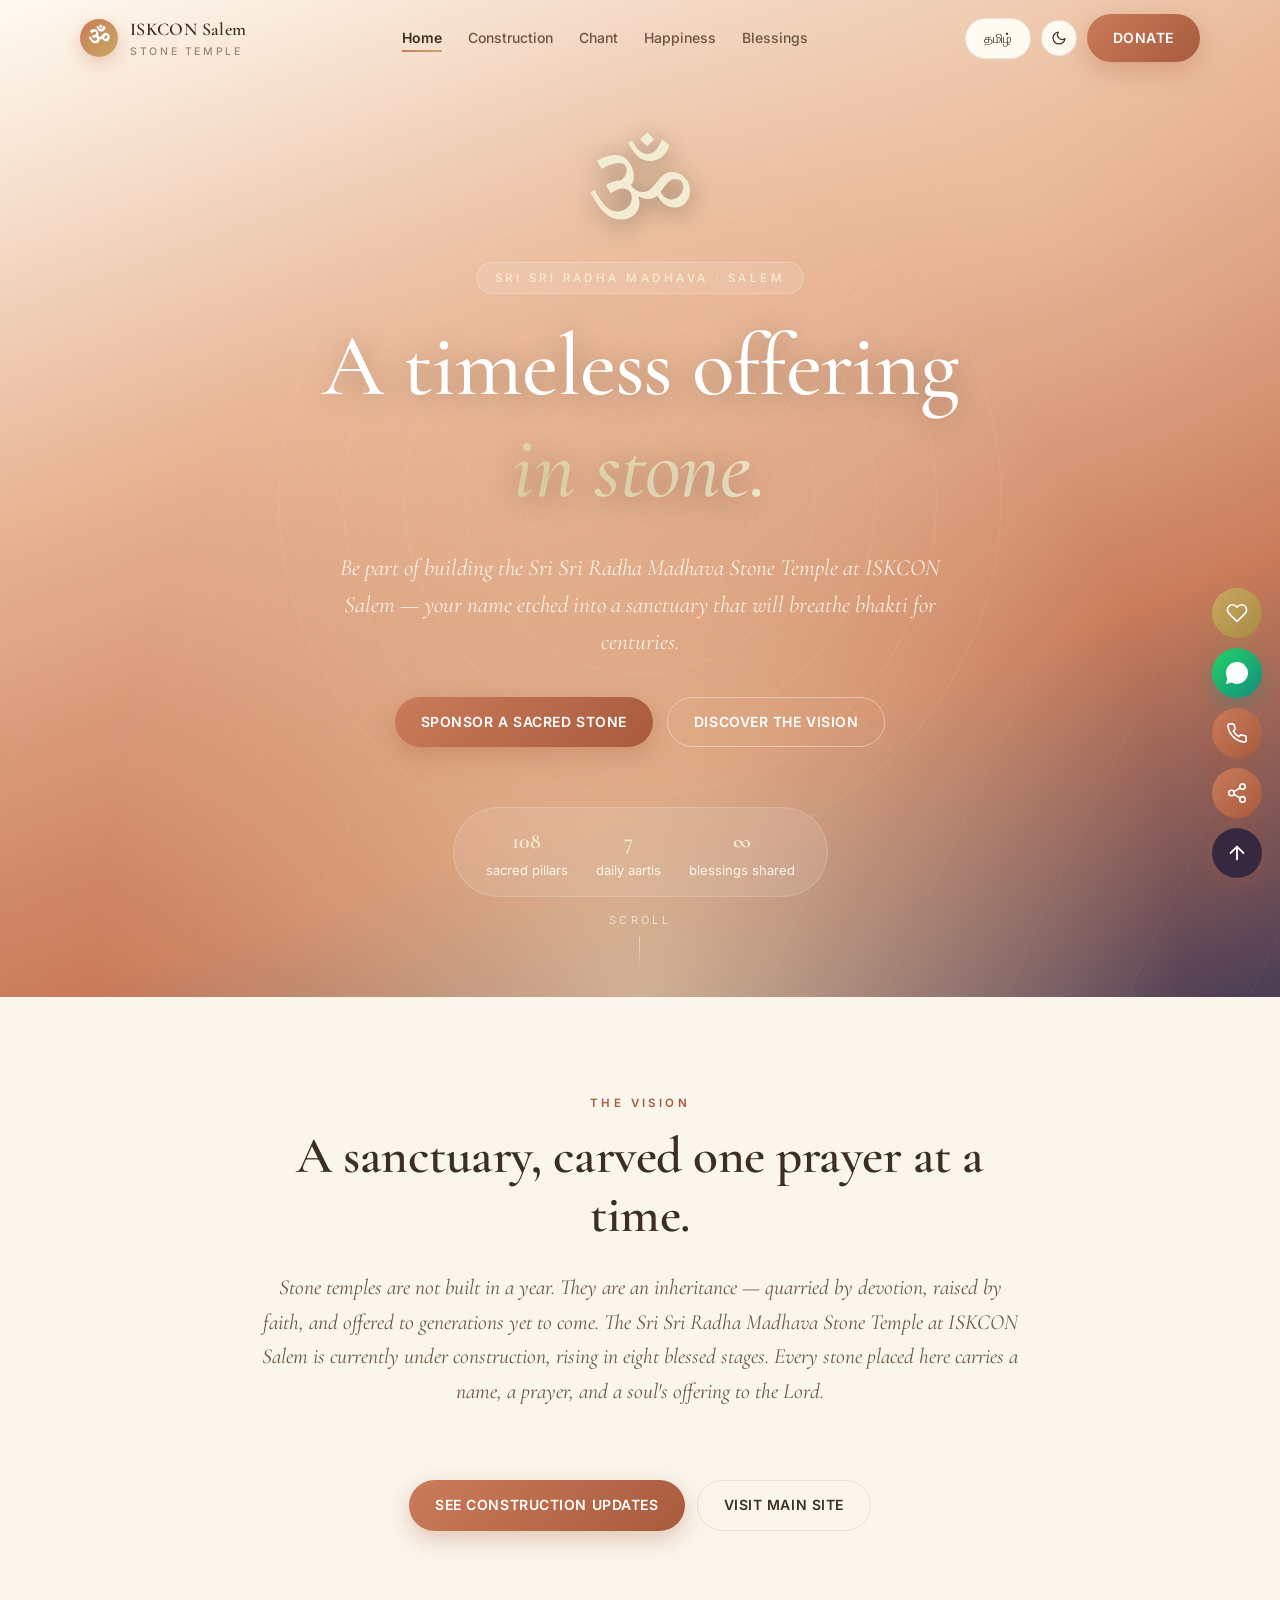
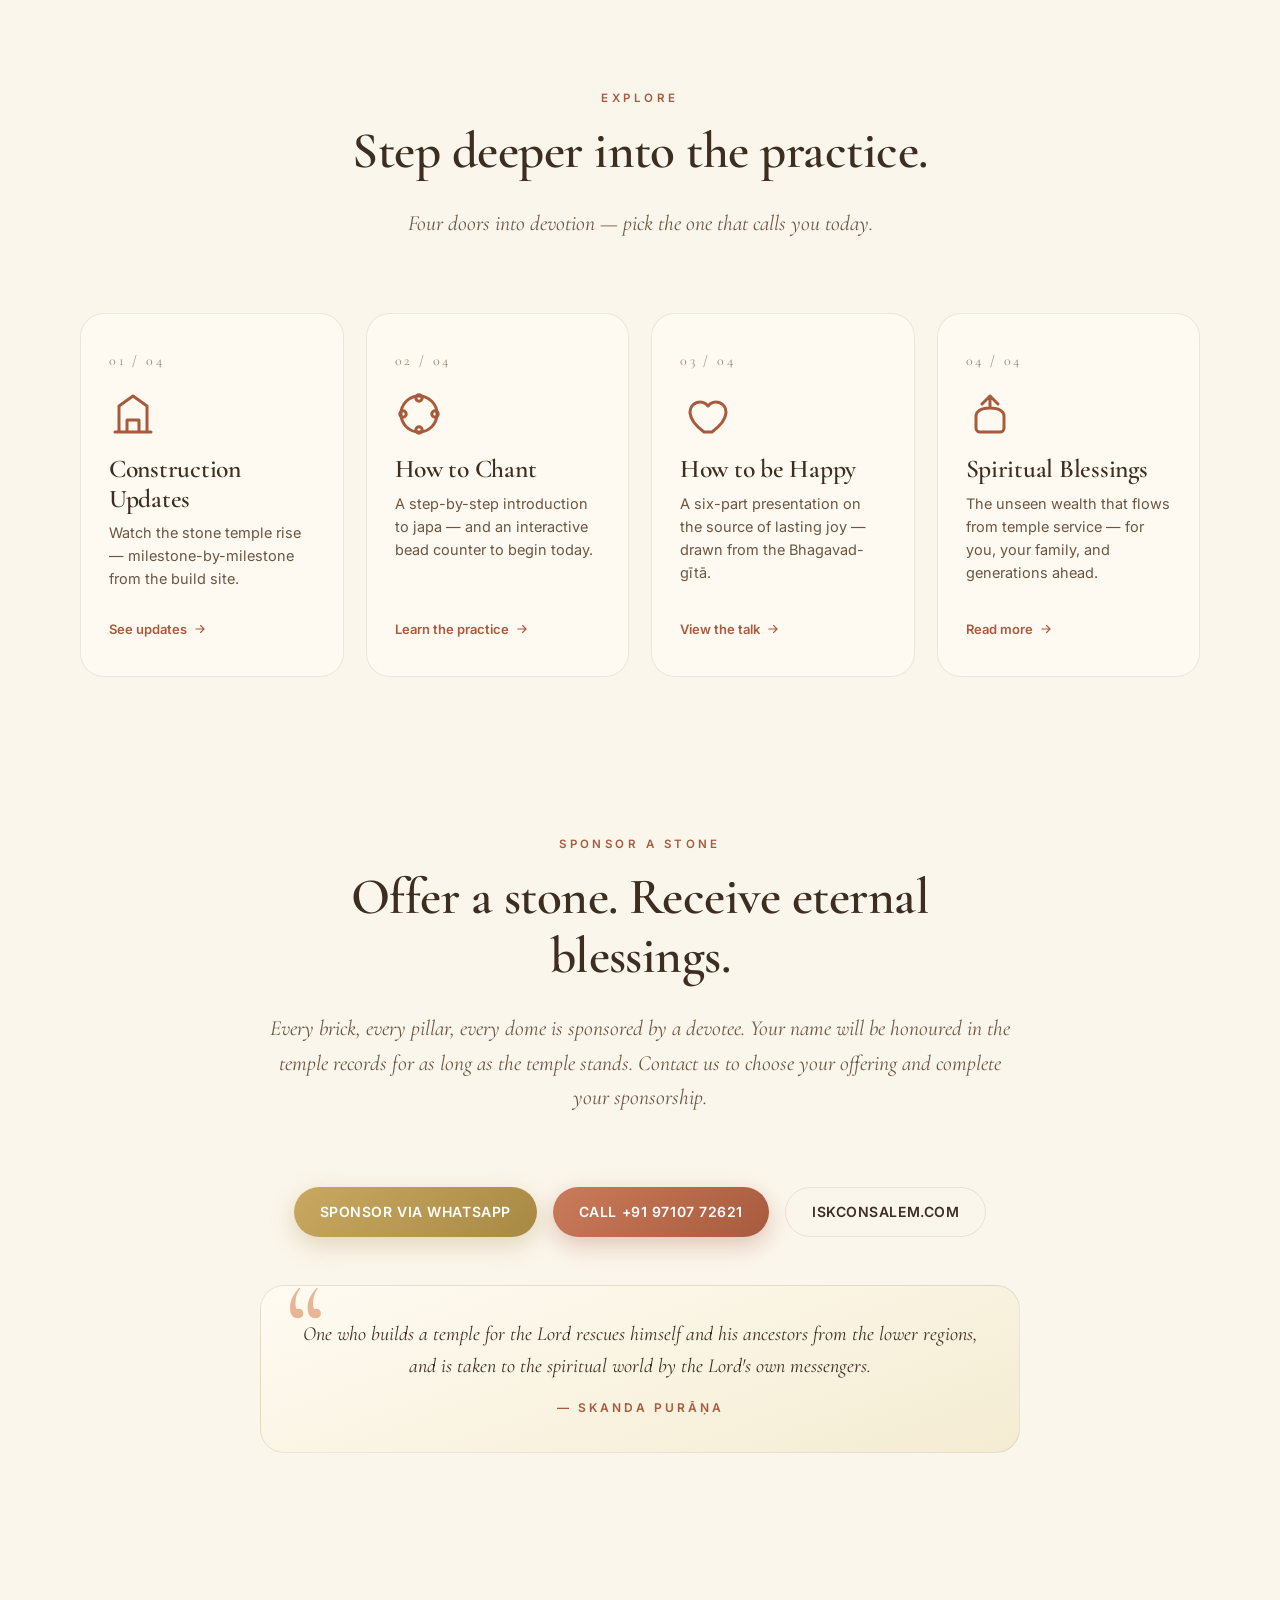
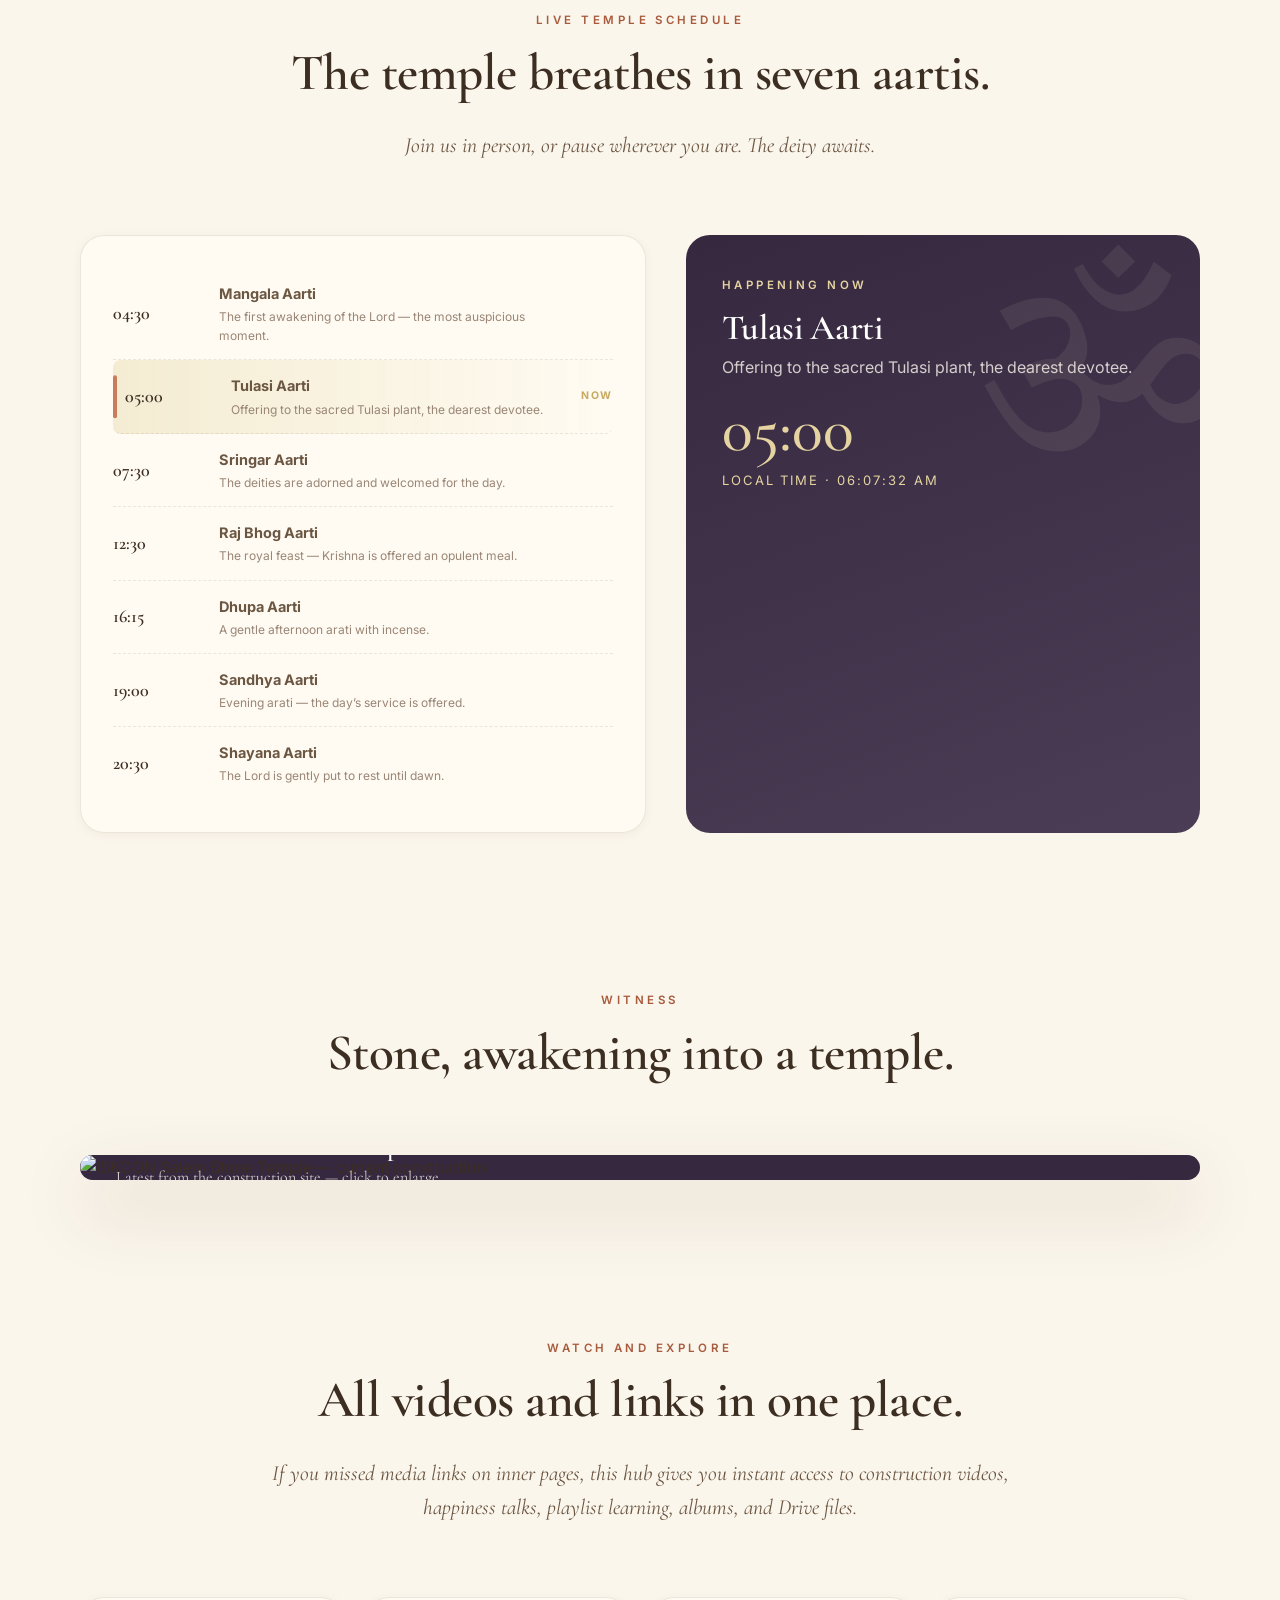
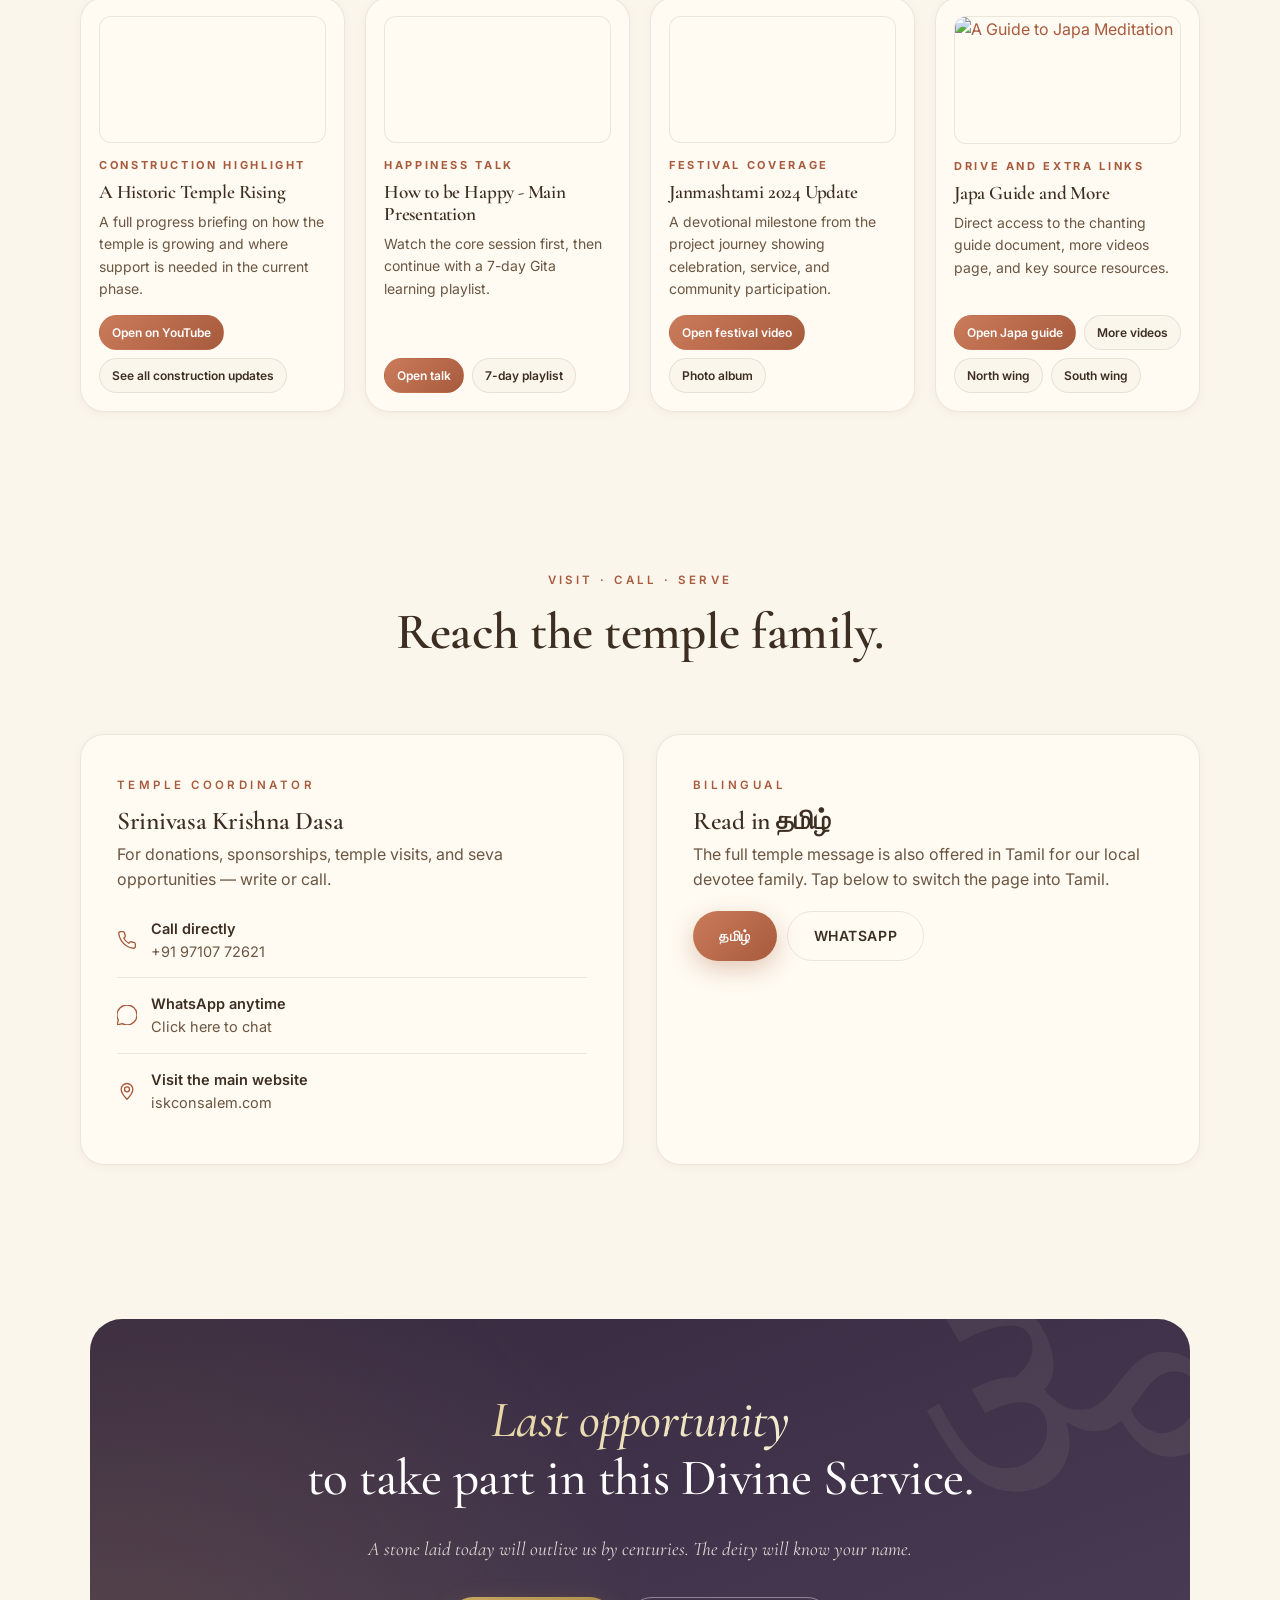
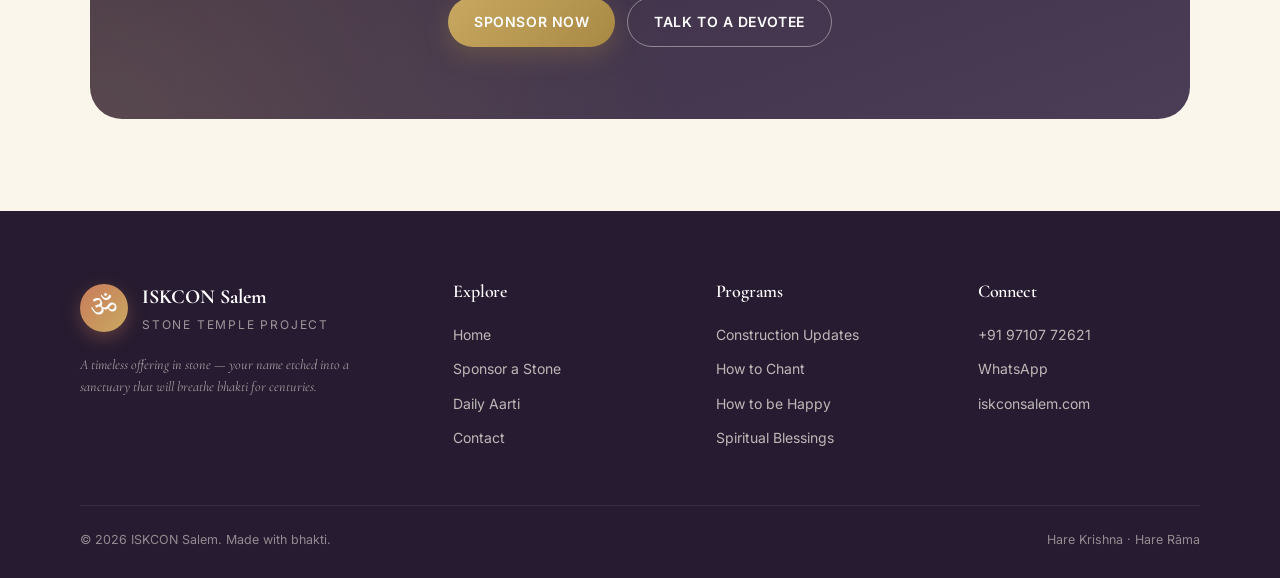
==== commit 9cdd5c48: "Add files via upload" ====
--- a/index.html
+++ b/index.html
@@ -5,12 +5,11 @@
     <meta name="viewport" content="width=device-width, initial-scale=1, viewport-fit=cover" />
     <meta name="theme-color" content="#FBF6EC" />
     <title>ISKCON Salem · Stone Temple of Sri Sri Radha Madhava</title>
-    <meta name="description" content="A timeless offering in stone. Be part of building the Sri Sri Radha Madhava Stone Temple at ISKCON Salem — sponsor a sacred stone, chant, and rejoice." />
+    <meta name="description" content="Be part of building the Sri Sri Radha Madhava Stone Temple at ISKCON Salem — sponsor a sacred stone, chant, and rejoice." />
     <meta property="og:title" content="ISKCON Salem Stone Temple" />
     <meta property="og:description" content="A timeless offering in stone. Sponsor a sacred stone, chant, and rejoice." />
     <meta property="og:type" content="website" />
     <meta property="og:image" content="https://lh3.googleusercontent.com/sitesv/[base64]w1280" />
-
     <link rel="icon" href="data:image/svg+xml,%3Csvg xmlns='http://www.w3.org/2000/svg' viewBox='0 0 64 64'%3E%3Ctext y='50' font-size='52' font-family='serif'%3E%E0%A5%90%3C/text%3E%3C/svg%3E" />
     <link rel="preconnect" href="https://fonts.googleapis.com" />
     <link rel="preconnect" href="https://fonts.gstatic.com" crossorigin />
@@ -22,7 +21,6 @@
     <div class="atmos" aria-hidden="true"></div>
     <div id="progress" aria-hidden="true"></div>
 
-    <!-- NAV -->
     <nav class="nav" id="nav" aria-label="Primary">
       <div class="wrap nav-row">
         <a class="brand" href="index.html" aria-label="ISKCON Salem home">
@@ -38,7 +36,7 @@
         </ul>
         <div class="nav-tools">
           <button class="pill label" id="lang-toggle" aria-label="Switch language"><span data-tr-lang>தமிழ்</span></button>
-          <button class="pill pill-icon" id="theme-toggle" aria-label="Toggle dark mode" title="Toggle dark mode" type="button">
+          <button class="pill pill-icon" id="theme-toggle" aria-label="Toggle dark mode" type="button">
             <svg viewBox="0 0 24 24" fill="none" stroke="currentColor" stroke-width="1.8" stroke-linecap="round" stroke-linejoin="round" aria-hidden="true"><path d="M21 12.79A9 9 0 1 1 11.21 3 7 7 0 0 0 21 12.79Z"/></svg>
           </button>
           <a class="btn btn-primary" href="#sponsor" data-tr="Donate">Donate</a>
@@ -47,7 +45,6 @@
       </div>
     </nav>
 
-    <!-- HERO -->
     <header class="hero" id="top">
       <div class="hero-bg" aria-hidden="true"></div>
       <div class="hero-spotlight" id="spotlight" aria-hidden="true"></div>
@@ -81,52 +78,33 @@
         </p>
         <div class="hero-cta">
           <a class="btn btn-primary" href="#sponsor" data-tr="Sponsor a Sacred Stone">Sponsor a Sacred Stone</a>
-          <a class="btn btn-ghost" href="#vision" style="color:#fff;border-color:rgba(255,255,255,.4)" data-tr="Discover the Vision">Discover the Vision</a>
+          <a class="btn btn-ghost" href="#about" style="color:#fff;border-color:rgba(255,255,255,.4)" data-tr="Discover the Vision">Discover the Vision</a>
         </div>
         <div class="hero-meta">
-          <div><b id="counterDays">—</b><span data-tr="days of devotion">days of devotion</span></div>
           <div><b>108</b><span data-tr="sacred pillars">sacred pillars</span></div>
+          <div><b>7</b><span data-tr="daily aartis">daily aartis</span></div>
           <div><b>∞</b><span data-tr="blessings shared">blessings shared</span></div>
         </div>
       </div>
       <div class="scroll-cue" aria-hidden="true">Scroll</div>
     </header>
 
-    <!-- VISION + METER -->
-    <section class="sec" id="vision">
+    <!-- ABOUT -->
+    <section class="sec" id="about">
       <div class="wrap">
         <div class="sec-head reveal">
           <div class="eyebrow">The Vision</div>
           <h2>A sanctuary, carved one prayer at a time.</h2>
-          <p class="lead">Stone temples are not built in a year. They are an inheritance — quarried by devotion, raised by faith, and offered to generations yet to come.</p>
-        </div>
-
-        <div class="meter-card reveal" id="meter">
-          <div class="meter-grid">
-            <div>
-              <div class="meter-num"><span class="count" data-target="68">0</span>%</div>
-              <p class="meter-sub">of the Stone Temple raised so far — every stone is sponsored by a devotee like you.</p>
-              <div class="progress-track"><div class="progress-fill" id="progFill"></div></div>
-              <div class="progress-meta"><span>₹6.8 Cr <small>raised</small></span><span>₹10 Cr <small>goal</small></span></div>
-              <div style="margin-top:28px;display:flex;gap:10px;flex-wrap:wrap">
-                <a class="btn btn-primary" href="#sponsor">Become a Patron</a>
-                <a class="btn btn-ghost" href="https://iskconsalem.com/" target="_blank" rel="noopener">Visit Main Site</a>
-              </div>
-            </div>
-            <div class="stat-grid">
-              <div class="stat"><b><span class="count" data-target="4200">0</span>+</b><span>Devotee Patrons</span></div>
-              <div class="stat"><b><span class="count" data-target="108">0</span></b><span>Stone Pillars</span></div>
-              <div class="stat"><b><span class="count" data-target="24">0</span></b><span>Months Built</span></div>
-              <div class="stat"><b>∞</b><span>Years of Service</span></div>
-              <div class="stat"><b>7</b><span>Daily Aartis</span></div>
-              <div class="stat"><b>1</b><span>One Family</span></div>
-            </div>
-          </div>
-        </div>
-      </div>
-    </section>
-
-    <!-- PROGRAMS — gateway to inner pages -->
+          <p class="lead">Stone temples are not built in a year. They are an inheritance — quarried by devotion, raised by faith, and offered to generations yet to come. The Sri Sri Radha Madhava Stone Temple at ISKCON Salem is currently under construction, rising in eight blessed stages. Every stone placed here carries a name, a prayer, and a soul's offering to the Lord.</p>
+        </div>
+        <div style="display:flex;gap:12px;justify-content:center;flex-wrap:wrap;margin-top:8px">
+          <a class="btn btn-primary" href="construction.html" data-tr="See Construction Updates">See Construction Updates</a>
+          <a class="btn btn-ghost" href="https://iskconsalem.com/" target="_blank" rel="noopener">Visit Main Site</a>
+        </div>
+      </div>
+    </section>
+
+    <!-- PROGRAMS -->
     <section class="sec" id="programs">
       <div class="wrap">
         <div class="sec-head reveal">
@@ -139,21 +117,21 @@
             <div class="program-num">01 / 04</div>
             <svg class="program-icon" viewBox="0 0 24 24" fill="none" stroke="currentColor" stroke-width="1.5" stroke-linecap="round" stroke-linejoin="round" aria-hidden="true"><path d="M3 21h18M5 21V8l7-5 7 5v13M9 21v-6h6v6"/></svg>
             <h3 data-tr="Construction Updates">Construction Updates</h3>
-            <p>Watch the stone temple rise — milestone-by-milestone diaries from the build site.</p>
+            <p>Watch the stone temple rise — milestone-by-milestone from the build site.</p>
             <span class="program-link">See updates <svg viewBox="0 0 24 24" fill="none" stroke="currentColor" stroke-width="2" stroke-linecap="round"><path d="M5 12h14M13 6l6 6-6 6"/></svg></span>
           </a>
           <a class="program reveal" data-d="200" href="chant.html">
             <div class="program-num">02 / 04</div>
             <svg class="program-icon" viewBox="0 0 24 24" fill="none" stroke="currentColor" stroke-width="1.5" stroke-linecap="round" stroke-linejoin="round" aria-hidden="true"><circle cx="12" cy="12" r="9"/><circle cx="12" cy="4" r="1.6"/><circle cx="20" cy="12" r="1.6"/><circle cx="12" cy="20" r="1.6"/><circle cx="4" cy="12" r="1.6"/></svg>
             <h3 data-tr="How to Chant">How to Chant</h3>
-            <p>A gentle, step-by-step introduction to japa — and an interactive bead counter to begin today.</p>
+            <p>A step-by-step introduction to japa — and an interactive bead counter to begin today.</p>
             <span class="program-link">Learn the practice <svg viewBox="0 0 24 24" fill="none" stroke="currentColor" stroke-width="2" stroke-linecap="round"><path d="M5 12h14M13 6l6 6-6 6"/></svg></span>
           </a>
           <a class="program reveal" data-d="300" href="happiness.html">
             <div class="program-num">03 / 04</div>
             <svg class="program-icon" viewBox="0 0 24 24" fill="none" stroke="currentColor" stroke-width="1.5" stroke-linecap="round" stroke-linejoin="round" aria-hidden="true"><path d="M12 21c-4-3-7-6-7-10a5 5 0 0 1 9-3 5 5 0 0 1 9 3c0 4-3 7-7 10z"/></svg>
-            <h3>How to be ‘Happy’</h3>
-            <p>A six-part scientific presentation on the source of lasting joy — drawn from the Bhagavad-gītā.</p>
+            <h3>How to be Happy</h3>
+            <p>A six-part presentation on the source of lasting joy — drawn from the Bhagavad-gītā.</p>
             <span class="program-link">View the talk <svg viewBox="0 0 24 24" fill="none" stroke="currentColor" stroke-width="2" stroke-linecap="round"><path d="M5 12h14M13 6l6 6-6 6"/></svg></span>
           </a>
           <a class="program reveal" data-d="400" href="blessings.html">
@@ -172,58 +150,17 @@
       <div class="wrap">
         <div class="sec-head reveal">
           <div class="eyebrow">Sponsor a Stone</div>
-          <h2>Choose your offering.</h2>
-          <p class="lead">Every brick, every pillar, every dome — sponsored. Pick a tier that reflects your devotion; your name will be honoured in the temple records forever.</p>
-        </div>
-        <div class="tiers">
-          <div class="tier reveal" data-d="100">
-            <div class="tier-icon" aria-hidden="true"><svg viewBox="0 0 24 24" fill="none" stroke="currentColor" stroke-width="1.6" stroke-linecap="round" stroke-linejoin="round"><path d="M3 9l9-6 9 6v12H3z"/><path d="M9 21V12h6v9"/></svg></div>
-            <h3>Foundation Stone</h3>
-            <div class="tier-price">₹1,000<small>onwards</small></div>
-            <ul class="tier-perks">
-              <li>Name in the digital temple registry</li>
-              <li>Personalised blessing certificate</li>
-              <li>Sankirtan prasadam by post</li>
-            </ul>
-            <a class="btn btn-ghost" href="https://iskconsalem.com/" target="_blank" rel="noopener">Offer Now</a>
-          </div>
-          <div class="tier featured reveal" data-d="200">
-            <span class="tier-badge">Most Loved</span>
-            <div class="tier-icon" aria-hidden="true"><svg viewBox="0 0 24 24" fill="none" stroke="currentColor" stroke-width="1.6" stroke-linecap="round" stroke-linejoin="round"><rect x="6" y="3" width="12" height="18" rx="1"/><line x1="9" y1="7" x2="15" y2="7"/><line x1="9" y1="11" x2="15" y2="11"/><line x1="9" y1="15" x2="15" y2="15"/></svg></div>
-            <h3>Pillar Brick</h3>
-            <div class="tier-price">₹5,000<small>onwards</small></div>
-            <ul class="tier-perks">
-              <li>All Foundation Stone benefits</li>
-              <li>Engraved name on temple pillar</li>
-              <li>Family abhishek invitation</li>
-              <li>Annual remembrance arati</li>
-            </ul>
-            <a class="btn btn-primary" href="https://iskconsalem.com/" target="_blank" rel="noopener">Offer Now</a>
-          </div>
-          <div class="tier reveal" data-d="300">
-            <div class="tier-icon" aria-hidden="true"><svg viewBox="0 0 24 24" fill="none" stroke="currentColor" stroke-width="1.6" stroke-linecap="round" stroke-linejoin="round"><circle cx="12" cy="12" r="10"/><path d="M2 12h20M12 2a15 15 0 0 1 0 20M12 2a15 15 0 0 0 0 20"/></svg></div>
-            <h3>Sacred Stone</h3>
-            <div class="tier-price">₹25,000<small>onwards</small></div>
-            <ul class="tier-perks">
-              <li>All Pillar Brick benefits</li>
-              <li>Plaque with family name in mandapa</li>
-              <li>Sponsored deity dress ceremony</li>
-              <li>Lifetime temple newsletter</li>
-            </ul>
-            <a class="btn btn-ghost" href="https://iskconsalem.com/" target="_blank" rel="noopener">Offer Now</a>
-          </div>
-          <div class="tier reveal" data-d="400">
-            <div class="tier-icon" aria-hidden="true"><svg viewBox="0 0 24 24" fill="none" stroke="currentColor" stroke-width="1.6" stroke-linecap="round" stroke-linejoin="round"><path d="M12 2l2 7h7l-5.5 4 2 7L12 16l-5.5 4 2-7L3 9h7z"/></svg></div>
-            <h3>Eternal Patron</h3>
-            <div class="tier-price">₹1L+<small>onwards</small></div>
-            <ul class="tier-perks">
-              <li>All Sacred Stone benefits</li>
-              <li>Inscription in the inner sanctum</li>
-              <li>Lifetime Vaikuntha membership</li>
-              <li>Personal puja with senior devotees</li>
-            </ul>
-            <a class="btn btn-gold" href="https://iskconsalem.com/" target="_blank" rel="noopener">Offer Now</a>
-          </div>
+          <h2>Offer a stone. Receive eternal blessings.</h2>
+          <p class="lead">Every brick, every pillar, every dome is sponsored by a devotee. Your name will be honoured in the temple records for as long as the temple stands. Contact us to choose your offering and complete your sponsorship.</p>
+        </div>
+        <div style="display:flex;gap:16px;justify-content:center;flex-wrap:wrap;margin-top:8px" class="reveal">
+          <a class="btn btn-gold" href="https://wa.me/+919710772621" target="_blank" rel="noopener" data-tr="Sponsor via WhatsApp">Sponsor via WhatsApp</a>
+          <a class="btn btn-primary" href="tel:+919710772621">Call +91 97107 72621</a>
+          <a class="btn btn-ghost" href="https://iskconsalem.com/" target="_blank" rel="noopener">iskconsalem.com</a>
+        </div>
+        <div class="blessing-quote reveal" style="margin-top:48px">
+          <p>One who builds a temple for the Lord rescues himself and his ancestors from the lower regions, and is taken to the spiritual world by the Lord's own messengers.</p>
+          <cite>— Skanda Purāṇa</cite>
         </div>
       </div>
     </section>
@@ -268,17 +205,68 @@
       </div>
     </section>
 
-    <!-- VERSE OF THE DAY -->
-    <section class="sec" id="verse">
-      <div class="wrap">
-        <div class="sec-head reveal">
-          <div class="eyebrow">Verse of the Day</div>
-          <h2>A drop of nectar from the Gītā.</h2>
-        </div>
-        <div class="verse-card reveal">
-          <p class="verse-quote" id="verseQuote">—</p>
-          <div class="verse-ref" id="verseRef">—</div>
-          <div class="verse-dots" id="verseDots" role="tablist"></div>
+    <section class="sec" id="media-hub">
+      <div class="wrap">
+        <div class="sec-head reveal">
+          <div class="eyebrow">Watch and Explore</div>
+          <h2>All videos and links in one place.</h2>
+          <p class="lead">If you missed media links on inner pages, this hub gives you instant access to construction videos, happiness talks, playlist learning, albums, and Drive files.</p>
+        </div>
+
+        <div class="media-grid">
+          <article class="media-card reveal">
+            <div class="media-thumb media-video">
+              <iframe class="media-frame" src="https://www.youtube.com/embed/oeSnhMNeGzw" title="A Historic Temple Rising" loading="lazy" allow="accelerometer; autoplay; clipboard-write; encrypted-media; gyroscope; picture-in-picture; web-share" allowfullscreen></iframe>
+            </div>
+            <div class="media-kicker">Construction Highlight</div>
+            <h3>A Historic Temple Rising</h3>
+            <p>A full progress briefing on how the temple is growing and where support is needed in the current phase.</p>
+            <div class="media-links">
+              <a class="media-link primary" href="https://www.youtube.com/watch?v=oeSnhMNeGzw" target="_blank" rel="noopener">Open on YouTube</a>
+              <a class="media-link" href="construction.html">See all construction updates</a>
+            </div>
+          </article>
+
+          <article class="media-card reveal" data-d="100">
+            <div class="media-thumb media-video">
+              <iframe class="media-frame" src="https://www.youtube.com/embed/9KzbPFWTffQ" title="How to be Happy" loading="lazy" allow="accelerometer; autoplay; clipboard-write; encrypted-media; gyroscope; picture-in-picture; web-share" allowfullscreen></iframe>
+            </div>
+            <div class="media-kicker">Happiness Talk</div>
+            <h3>How to be Happy - Main Presentation</h3>
+            <p>Watch the core session first, then continue with a 7-day Gita learning playlist.</p>
+            <div class="media-links">
+              <a class="media-link primary" href="https://www.youtube.com/watch?v=9KzbPFWTffQ" target="_blank" rel="noopener">Open talk</a>
+              <a class="media-link" href="https://youtube.com/playlist?list=PLVUJz4AfivrJs9F1T6Op3Dpaiz7Rc0hjS&amp;feature=shared" target="_blank" rel="noopener">7-day playlist</a>
+            </div>
+          </article>
+
+          <article class="media-card reveal" data-d="200">
+            <div class="media-thumb media-video">
+              <iframe class="media-frame" src="https://www.youtube.com/embed/-2t__g4BcDs" title="Sri Krishna Janmashtami 2024" loading="lazy" allow="accelerometer; autoplay; clipboard-write; encrypted-media; gyroscope; picture-in-picture; web-share" allowfullscreen></iframe>
+            </div>
+            <div class="media-kicker">Festival Coverage</div>
+            <h3>Janmashtami 2024 Update</h3>
+            <p>A devotional milestone from the project journey showing celebration, service, and community participation.</p>
+            <div class="media-links">
+              <a class="media-link primary" href="https://www.youtube.com/watch?v=-2t__g4BcDs" target="_blank" rel="noopener">Open festival video</a>
+              <a class="media-link" href="https://photos.app.goo.gl/aGu2E61E9CzQSph28" target="_blank" rel="noopener">Photo album</a>
+            </div>
+          </article>
+
+          <article class="media-card reveal" data-d="300">
+            <a class="media-thumb" href="https://drive.google.com/file/d/1nx-v3YFJjiX_B5PCXhzAQMaVXqYOO2Jg/preview" target="_blank" rel="noopener">
+              <img src="https://drive.google.com/thumbnail?id=1nx-v3YFJjiX_B5PCXhzAQMaVXqYOO2Jg&amp;sz=w1344-h863-p-k-nu" alt="A Guide to Japa Meditation" loading="lazy" />
+            </a>
+            <div class="media-kicker">Drive and Extra Links</div>
+            <h3>Japa Guide and More</h3>
+            <p>Direct access to the chanting guide document, more videos page, and key source resources.</p>
+            <div class="media-links">
+              <a class="media-link primary" href="https://drive.google.com/file/d/1nx-v3YFJjiX_B5PCXhzAQMaVXqYOO2Jg/preview" target="_blank" rel="noopener">Open Japa guide</a>
+              <a class="media-link" href="https://sites.google.com/view/iskconstonetemple/more-videos" target="_blank" rel="noopener">More videos</a>
+              <a class="media-link" href="https://www.youtube.com/watch?v=fmChCr5c6Q4" target="_blank" rel="noopener">North wing</a>
+              <a class="media-link" href="https://www.youtube.com/watch?v=QSwu8TDr-bg" target="_blank" rel="noopener">South wing</a>
+            </div>
+          </article>
         </div>
       </div>
     </section>
@@ -318,14 +306,6 @@
               <button class="btn btn-primary" id="lang-toggle-2" type="button"><span data-tr-lang>தமிழில் காண</span></button>
               <a class="btn btn-ghost" href="https://wa.me/+919710772621" target="_blank" rel="noopener">WhatsApp</a>
             </div>
-            <div style="margin-top:32px;padding:22px;border-radius:14px;background:var(--cream);border:1px solid var(--line)">
-              <div class="eyebrow">Newsletter</div>
-              <p style="margin:6px 0 14px;font-size:14px">Monthly construction photos, temple stories, and event invitations.</p>
-              <form id="newsForm" style="display:flex;gap:8px;flex-wrap:wrap">
-                <input type="email" required placeholder="you@email.com" aria-label="Email" style="flex:1;min-width:180px;padding:12px 16px;border-radius:999px;border:1px solid var(--line);background:var(--ivory);color:var(--ink);font:inherit;font-size:14px"/>
-                <button type="submit" class="btn btn-primary" style="padding:12px 20px;font-size:12px">Subscribe</button>
-              </form>
-            </div>
           </div>
         </div>
       </div>
@@ -338,14 +318,13 @@
           <h2><em data-tr="Last opportunity">Last opportunity</em><br><span data-tr="to take part in this Divine Service.">to take part in this Divine Service.</span></h2>
           <p data-tr="A stone laid today will outlive us by centuries. The deity will know your name.">A stone laid today will outlive us by centuries. The deity will know your name.</p>
           <div style="display:flex;gap:12px;justify-content:center;flex-wrap:wrap">
-            <a class="btn btn-gold" href="#sponsor" data-tr="Sponsor Now">Sponsor Now</a>
+            <a class="btn btn-gold" href="https://wa.me/+919710772621" target="_blank" rel="noopener" data-tr="Sponsor Now">Sponsor Now</a>
             <a class="btn btn-ghost" href="https://wa.me/+919710772621" target="_blank" rel="noopener" style="color:#fff;border-color:rgba(255,255,255,.4)" data-tr="Talk to a Devotee">Talk to a Devotee</a>
           </div>
         </div>
       </div>
     </section>
 
-    <!-- FOOTER -->
     <footer>
       <div class="wrap">
         <div class="foot-grid">
@@ -362,7 +341,6 @@
               <li><a href="index.html" data-tr="Home">Home</a></li>
               <li><a href="#sponsor" data-tr="Sponsor a Stone">Sponsor a Stone</a></li>
               <li><a href="#schedule" data-tr="Daily Aarti">Daily Aarti</a></li>
-              <li><a href="#verse">Verse of the Day</a></li>
               <li><a href="#contact" data-tr="Contact">Contact</a></li>
             </ul>
           </div>
@@ -391,7 +369,6 @@
       </div>
     </footer>
 
-    <!-- FLOATING DOCK -->
     <div class="dock">
       <a class="fab gold" data-tip="Donate" href="#sponsor" aria-label="Donate"><svg viewBox="0 0 24 24" fill="none" stroke="currentColor" stroke-width="1.8" stroke-linecap="round" stroke-linejoin="round"><path d="M20.84 4.61a5.5 5.5 0 0 0-7.78 0L12 5.67l-1.06-1.06a5.5 5.5 0 0 0-7.78 7.78l1.06 1.06L12 21.23l7.78-7.78 1.06-1.06a5.5 5.5 0 0 0 0-7.78z"/></svg></a>
       <a class="fab wa" data-tip="WhatsApp" href="https://wa.me/+919710772621" target="_blank" rel="noopener" aria-label="WhatsApp"><svg viewBox="0 0 24 24" fill="currentColor"><path d="M20.52 3.48A11.94 11.94 0 0 0 12 0C5.37 0 .01 5.36 0 11.99c0 2.12.55 4.18 1.6 6L0 24l6.18-1.62a11.94 11.94 0 0 0 5.82 1.49h.01c6.62 0 11.99-5.36 12-11.99a11.94 11.94 0 0 0-3.49-8.4z"/></svg></a>
@@ -402,7 +379,6 @@
 
     <div id="lightbox" aria-hidden="true"><img alt=""/></div>
     <div id="toast" class="toast" role="status" aria-live="polite"></div>
-
-    <script src="assets/app.js"></script>
+    <script src="assets/app.js" defer></script>
   </body>
 </html>
--- a/assets/styles.css
+++ b/assets/styles.css
@@ -477,7 +477,9 @@
 }
 
 /* ==================== Generic section ==================== */
-.sec { padding: clamp(60px, 9vw, 120px) 0; position: relative; }
+.sec { padding: clamp(52px, 7.2vw, 96px) 0; position: relative; }
+.page-hero + .sec { padding-top: clamp(44px, 6vw, 76px); }
+.sec + .sec { padding-top: clamp(34px, 4.8vw, 62px); }
 .sec-head {
   max-width: 760px;
   margin: 0 auto clamp(40px, 6vw, 72px);
@@ -1408,6 +1410,178 @@
   text-transform: uppercase;
   color: var(--terracotta-d);
   font-weight: 600;
+}
+
+.quote-slider {
+  overflow: hidden;
+}
+.quote-slides {
+  position: relative;
+  min-height: 180px;
+}
+.quote-slide {
+  position: absolute;
+  inset: 0;
+  opacity: 0;
+  transform: translateY(12px);
+  transition: opacity .45s var(--easing), transform .45s var(--easing);
+  pointer-events: none;
+}
+.quote-slide.active {
+  position: relative;
+  opacity: 1;
+  transform: none;
+  pointer-events: auto;
+}
+.quote-slide p { margin-bottom: 14px; }
+.quote-nav {
+  margin-top: 18px;
+  display: flex;
+  align-items: center;
+  justify-content: center;
+  gap: 12px;
+}
+.quote-dots {
+  display: flex;
+  align-items: center;
+  gap: 8px;
+}
+.quote-dots button {
+  width: 8px;
+  height: 8px;
+  border: none;
+  border-radius: 50%;
+  background: var(--line);
+  padding: 0;
+  cursor: pointer;
+  transition: transform .2s ease, background .2s ease;
+}
+.quote-dots button.active {
+  background: var(--terracotta);
+  transform: scale(1.25);
+}
+.quote-btn {
+  width: 34px;
+  height: 34px;
+  border-radius: 50%;
+  border: 1px solid var(--line);
+  background: var(--ivory);
+  color: var(--ink);
+  display: grid;
+  place-items: center;
+  cursor: pointer;
+  transition: background .2s ease, color .2s ease, transform .2s ease;
+}
+.quote-btn:hover {
+  background: var(--terracotta);
+  color: #fff;
+  transform: translateY(-1px);
+}
+.quote-btn svg {
+  width: 15px;
+  height: 15px;
+}
+
+/* ==================== Media showcase ==================== */
+.media-grid {
+  display: grid;
+  grid-template-columns: repeat(auto-fit, minmax(260px, 1fr));
+  gap: 20px;
+}
+.media-card {
+  background: var(--card-strong);
+  border: 1px solid var(--line);
+  border-radius: var(--r-lg);
+  padding: 18px;
+  box-shadow: var(--shadow-sm);
+  transition: transform .3s var(--easing), box-shadow .3s ease;
+  display: flex;
+  flex-direction: column;
+}
+.media-card:hover { transform: translateY(-4px); box-shadow: var(--shadow); }
+.media-thumb {
+  display: block;
+  border-radius: 12px;
+  overflow: hidden;
+  margin-bottom: 14px;
+  border: 1px solid var(--line);
+  background: var(--cream);
+}
+.media-thumb img {
+  width: 100%;
+  aspect-ratio: 16 / 9;
+  object-fit: cover;
+  display: block;
+  transition: transform .35s var(--easing);
+}
+.media-thumb.media-video {
+  position: relative;
+  aspect-ratio: 16 / 9;
+}
+.media-frame {
+  position: absolute;
+  inset: 0;
+  width: 100%;
+  height: 100%;
+  border: 0;
+  display: block;
+}
+.media-card:hover .media-thumb img { transform: scale(1.04); }
+.media-kicker {
+  font-size: 11px;
+  letter-spacing: .24em;
+  text-transform: uppercase;
+  color: var(--terracotta-d);
+  font-weight: 700;
+  margin-bottom: 6px;
+}
+.media-card h3 { font-size: 1.2rem; margin-bottom: 8px; }
+.media-card p { font-size: 14px; color: var(--ink-soft); margin-bottom: 14px; }
+.media-links {
+  display: flex;
+  flex-wrap: wrap;
+  gap: 8px;
+  margin-top: auto;
+}
+.media-link {
+  border: 1px solid var(--line);
+  border-radius: 999px;
+  padding: 7px 12px;
+  font-size: 12px;
+  font-weight: 600;
+  text-decoration: none;
+  color: var(--ink);
+  background: var(--ivory);
+  transition: border-color .2s ease, transform .2s ease, color .2s ease;
+}
+.media-link:hover { border-color: var(--terracotta-l); color: var(--terracotta-d); transform: translateY(-1px); }
+.media-link.primary {
+  border-color: transparent;
+  color: #fff;
+  background: linear-gradient(135deg, var(--terracotta), var(--terracotta-d));
+}
+.media-link.primary:hover { color: #fff; border-color: transparent; }
+.media-note {
+  margin-top: auto;
+  font-size: 12px;
+  color: var(--muted);
+  letter-spacing: .04em;
+}
+.update-band {
+  margin-top: clamp(20px, 3vw, 30px);
+  padding: 24px;
+  border-radius: var(--r-lg);
+  border: 1px solid var(--line);
+  background:
+    radial-gradient(circle at 12% 0%, rgba(201, 123, 90, .12) 0%, transparent 52%),
+    var(--card-strong);
+}
+.sec > .wrap > .update-band:first-child { margin-top: 0; }
+.update-band h3 { margin: 8px 0 10px; }
+.update-band > p {
+  margin-bottom: 18px;
+  color: var(--ink-soft);
+  font-size: 14.5px;
 }
 
 /* ==================== Responsive ==================== */
